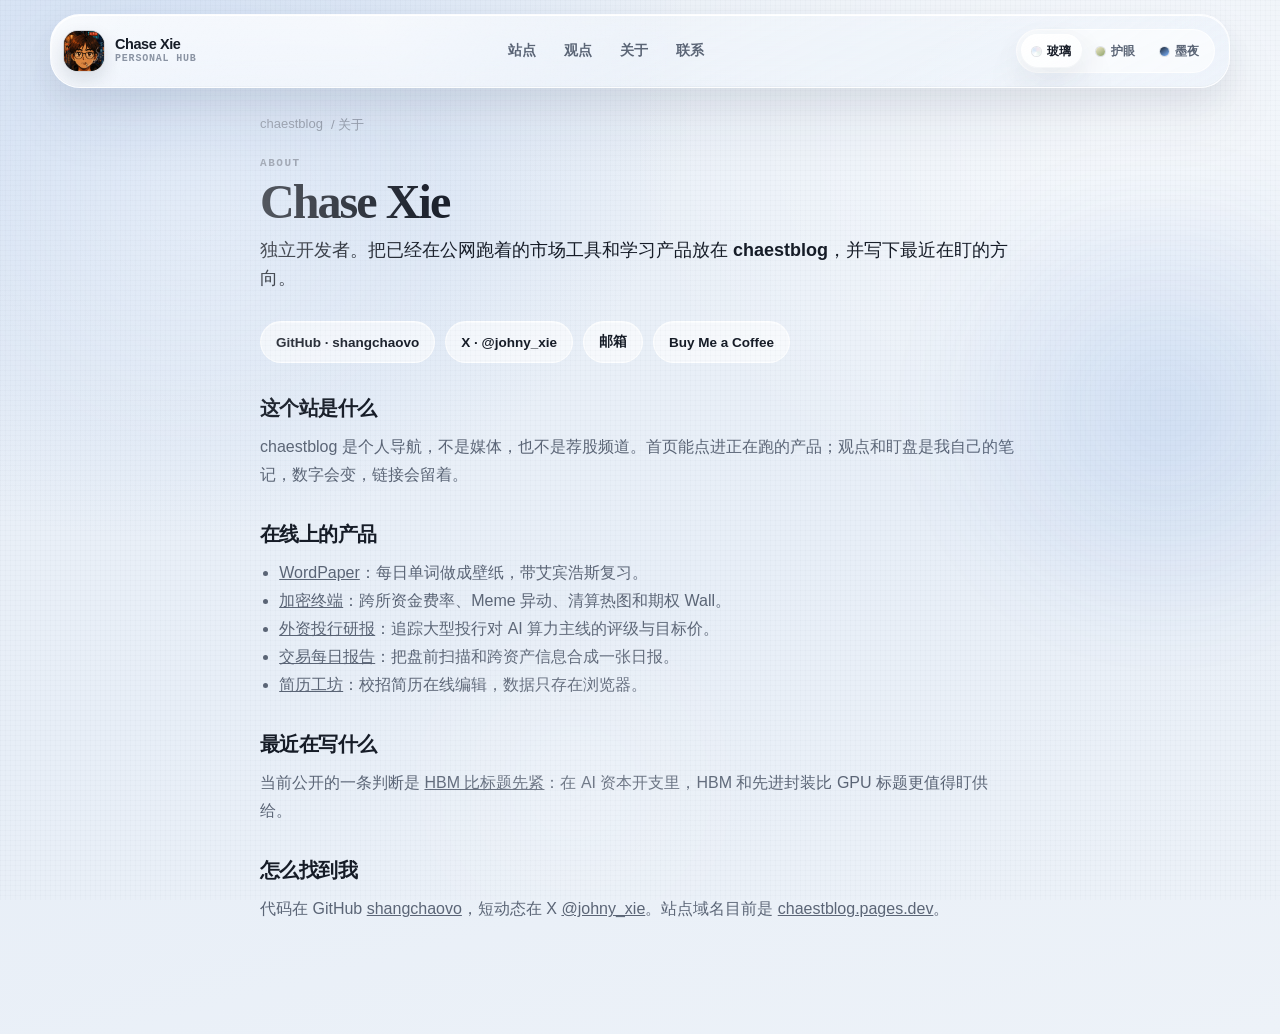
==== about/index.html @ c6cd5e37 "Make the hub crawlable for search and AI bots. Canonical, robots, sitemap, and static about/note pag" ====
<!doctype html>
<html lang="zh-CN" data-theme="liquid">
  <head>
    <meta charset="UTF-8" />
    <meta name="viewport" content="width=device-width, initial-scale=1.0" />
    <title>关于 Chase Xie · chaestblog</title>
    <meta name="description" content="Chase Xie 是独立开发者。chaestblog 汇总已上线的市场工具和学习产品，GitHub 为 shangchaovo，X 为 @johny_xie。" />
    <link rel="canonical" href="https://chaestblog.pages.dev/about/" />
    <meta property="og:type" content="profile" />
    <meta property="og:locale" content="zh_CN" />
    <meta property="og:site_name" content="chaestblog" />
    <meta property="og:url" content="https://chaestblog.pages.dev/about/" />
    <meta property="og:title" content="关于 Chase Xie · chaestblog" />
    <meta property="og:description" content="独立开发者。做市场工具和学习产品，公开站点写在 chaestblog。" />
    <meta property="og:image" content="https://chaestblog.pages.dev/assets/og.jpg" />
    <meta name="twitter:card" content="summary_large_image" />
    <meta name="twitter:site" content="@johny_xie" />
    <meta name="twitter:title" content="关于 Chase Xie · chaestblog" />
    <meta name="twitter:description" content="独立开发者。做市场工具和学习产品，公开站点写在 chaestblog。" />
    <meta name="twitter:image" content="https://chaestblog.pages.dev/assets/og.jpg" />
    <link rel="icon" type="image/svg+xml" href="/assets/favicon.svg" />
    <link rel="stylesheet" href="/css/themes.css?v=20260818a" />
    <link rel="stylesheet" href="/css/styles.css?v=20260818a" />
    <script type="application/ld+json">
      {
        "@context": "https://schema.org",
        "@type": "AboutPage",
        "url": "https://chaestblog.pages.dev/about/",
        "name": "关于 Chase Xie",
        "inLanguage": "zh-CN",
        "mainEntity": {
          "@type": "Person",
          "@id": "https://chaestblog.pages.dev/#person",
          "name": "Chase Xie",
          "url": "https://chaestblog.pages.dev/",
          "image": "https://chaestblog.pages.dev/assets/avatar.jpg",
          "jobTitle": "独立开发者",
          "description": "做市场工具和学习产品，公开 WordPaper、加密终端、外资研报、交易日报和校招简历工坊。",
          "email": "mailto:shangchaoxie888@gmail.com",
          "sameAs": [
            "https://github.com/shangchaovo",
            "https://x.com/johny_xie",
            "https://buymeacoffee.com/chasetse"
          ]
        }
      }
    </script>
    <script>
      (function () {
        try {
          var theme = localStorage.getItem("hubTheme");
          if (theme === "liquid" || theme === "eye" || theme === "ink") {
            document.documentElement.dataset.theme = theme;
          }
        } catch (error) {}
      })();
    </script>
  </head>
  <body class="page">
    <div class="atmosphere" aria-hidden="true">
      <span class="blob blob-a"></span>
      <span class="blob blob-b"></span>
      <span class="blob blob-c"></span>
    </div>
    <header class="nav glass">
      <a class="brand" href="/">
        <img class="brand-avatar" src="/assets/avatar.jpg" alt="" width="40" height="40" />
        <span class="brand-copy">
          <strong>Chase Xie</strong>
          <small>Personal Hub</small>
        </span>
      </a>
      <nav class="nav-links" aria-label="页面">
        <a href="/#sites">站点</a>
        <a href="/#notes">观点</a>
        <a href="/about/" aria-current="page">关于</a>
        <a href="/#contact">联系</a>
      </nav>
      <div class="theme-switch" role="radiogroup" aria-label="主题">
        <button class="theme-btn" type="button" data-theme="liquid" aria-pressed="true" title="Liquid Glass"><i class="orb orb-liquid" aria-hidden="true"></i><span>玻璃</span></button>
        <button class="theme-btn" type="button" data-theme="eye" aria-pressed="false" title="护眼"><i class="orb orb-eye" aria-hidden="true"></i><span>护眼</span></button>
        <button class="theme-btn" type="button" data-theme="ink" aria-pressed="false" title="墨夜"><i class="orb orb-ink" aria-hidden="true"></i><span>墨夜</span></button>
      </div>
    </header>
    <main class="page-doc">
      <p class="crumbs"><a href="/">chaestblog</a> / 关于</p>
      <p class="kicker">About</p>
      <h1>Chase Xie</h1>
      <p class="lede">独立开发者。把已经在公网跑着的市场工具和学习产品放在 chaestblog，并写下最近在盯的方向。</p>
      <div class="identity-links">
        <a class="btn" rel="me noopener" href="https://github.com/shangchaovo" target="_blank">GitHub · shangchaovo</a>
        <a class="btn" rel="me noopener" href="https://x.com/johny_xie" target="_blank">X · @johny_xie</a>
        <a class="btn" href="mailto:shangchaoxie888@gmail.com">邮箱</a>
        <a class="btn" href="https://buymeacoffee.com/chasetse" target="_blank" rel="noopener">Buy Me a Coffee</a>
      </div>
      <div class="prose">
        <h2>这个站是什么</h2>
        <p>chaestblog 是个人导航，不是媒体，也不是荐股频道。首页能点进正在跑的产品；观点和盯盘是我自己的笔记，数字会变，链接会留着。</p>
        <h2>在线上的产品</h2>
        <ul>
          <li><a href="https://wordpaper.pages.dev/">WordPaper</a>：每日单词做成壁纸，带艾宾浩斯复习。</li>
          <li><a href="https://crypto-funding-arbitrage.pages.dev/">加密终端</a>：跨所资金费率、Meme 异动、清算热图和期权 Wall。</li>
          <li><a href="https://fresearch.cc.cd/">外资投行研报</a>：追踪大型投行对 AI 算力主线的评级与目标价。</li>
          <li><a href="https://dailytrade.cc.cd/">交易每日报告</a>：把盘前扫描和跨资产信息合成一张日报。</li>
          <li><a href="https://resume-5lv.pages.dev/">简历工坊</a>：校招简历在线编辑，数据只存在浏览器。</li>
        </ul>
        <h2>最近在写什么</h2>
        <p>当前公开的一条判断是 <a href="/notes/hbm-supply/">HBM 比标题先紧</a>：在 AI 资本开支里，HBM 和先进封装比 GPU 标题更值得盯供给。</p>
        <h2>怎么找到我</h2>
        <p>代码在 GitHub <a rel="me" href="https://github.com/shangchaovo">shangchaovo</a>，短动态在 X <a rel="me" href="https://x.com/johny_xie">@johny_xie</a>。站点域名目前是 <a href="https://chaestblog.pages.dev/">chaestblog.pages.dev</a>。</p>
      </div>
    </main>
    <script src="/js/page.js?v=20260818a" type="module"></script>
  </body>
</html>
---- css/themes.css ----
:root {
  --font: -apple-system, BlinkMacSystemFont, "SF Pro Text", "PingFang SC", "Hiragino Sans GB", "Noto Sans CJK SC", sans-serif;
  --font-display: "Iowan Old Style", "Palatino Linotype", "Songti SC", "STSong", "Noto Serif CJK SC", Georgia, serif;
  --font-mono: "SFMono-Regular", "SF Mono", ui-monospace, Menlo, monospace;
  --radius: 32px;
  --radius-sm: 18px;
  --nav-h: 74px;
  --dock-h: 88px;
  --glass-x: 28%;
  --glass-y: 16%;
  --tint: #5b7fd6;
}

:root[data-theme="liquid"] {
  color-scheme: light;
  --bg-0: #edf2f8;
  --bg-1: #e7eef7;
  --ink: #161c27;
  --sub: #5b6576;
  --muted: #8a93a3;
  --accent: #2b6fd6;
  --accent-ink: #fff;
  --line: rgba(255, 255, 255, 0.8);
  --line-strong: rgba(36, 52, 78, 0.12);
  --glass-fill: linear-gradient(155deg, rgba(255, 255, 255, 0.72), rgba(255, 255, 255, 0.28) 48%, rgba(226, 237, 250, 0.38));
  --glass-thick: linear-gradient(155deg, rgba(255, 255, 255, 0.9), rgba(255, 255, 255, 0.55));
  --glass-shadow:
    inset 0 1px 0 rgba(255, 255, 255, 0.96),
    inset 0 -1px 0 rgba(40, 56, 78, 0.04),
    0 12px 32px rgba(36, 54, 82, 0.08),
    0 32px 70px rgba(36, 54, 82, 0.06);
  --good: #1f8a66;
  --warn: #c47b24;
  --danger: #c45b5b;
  --chip: rgba(255, 255, 255, 0.58);
  --grain: rgba(36, 54, 82, 0.035);
}

:root[data-theme="eye"] {
  color-scheme: light;
  --bg-0: #ece6d2;
  --bg-1: #e3ecd6;
  --ink: #333c2c;
  --sub: #5f6a4e;
  --muted: #7f896c;
  --accent: #53673a;
  --accent-ink: #f7f3e4;
  --line: rgba(255, 250, 230, 0.74);
  --line-strong: rgba(72, 84, 52, 0.16);
  --glass-fill: linear-gradient(155deg, rgba(255, 251, 236, 0.78), rgba(232, 237, 210, 0.52));
  --glass-thick: linear-gradient(155deg, rgba(255, 252, 240, 0.92), rgba(236, 240, 214, 0.72));
  --glass-shadow:
    inset 0 1px 0 rgba(255, 255, 244, 0.92),
    0 12px 30px rgba(70, 82, 48, 0.08);
  --good: #456434;
  --warn: #9a6a28;
  --danger: #a85a48;
  --chip: rgba(255, 250, 232, 0.72);
  --grain: rgba(70, 82, 48, 0.04);
}

:root[data-theme="ink"] {
  color-scheme: dark;
  --bg-0: #090d14;
  --bg-1: #121925;
  --ink: #eef3fb;
  --sub: #9aa8bc;
  --muted: #748196;
  --accent: #7cb4ff;
  --accent-ink: #0b1018;
  --line: rgba(255, 255, 255, 0.14);
  --line-strong: rgba(180, 206, 240, 0.22);
  --glass-fill: linear-gradient(155deg, rgba(38, 52, 74, 0.72), rgba(14, 20, 32, 0.5));
  --glass-thick: linear-gradient(155deg, rgba(54, 72, 98, 0.8), rgba(20, 28, 42, 0.72));
  --glass-shadow:
    inset 0 1px 0 rgba(255, 255, 255, 0.14),
    0 18px 48px rgba(0, 0, 0, 0.38);
  --good: #6dcea0;
  --warn: #e0b05a;
  --danger: #ef8b8b;
  --chip: rgba(255, 255, 255, 0.07);
  --grain: rgba(255, 255, 255, 0.03);
}

[data-tint="violet"] { --tint: #6f63e8; }
[data-tint="cyan"] { --tint: #1f9bb8; }
[data-tint="amber"] { --tint: #c4842a; }
[data-tint="rose"] { --tint: #c45d70; }
[data-tint="gold"] { --tint: #b7922a; }
[data-tint="blue"] { --tint: #2b6fd6; }

:root[data-theme="ink"] [data-tint="violet"] { --tint: #a8a0ff; }
:root[data-theme="ink"] [data-tint="cyan"] { --tint: #6ed5ea; }
:root[data-theme="ink"] [data-tint="amber"] { --tint: #e2b05c; }
:root[data-theme="ink"] [data-tint="rose"] { --tint: #f0a0ae; }
:root[data-theme="ink"] [data-tint="gold"] { --tint: #e6c66a; }

html, body { min-height: 100%; }

body {
  margin: 0;
  color: var(--ink);
  font-family: var(--font);
  background:
    radial-gradient(ellipse at 12% 8%, color-mix(in srgb, var(--accent) 16%, transparent), transparent 34%),
    radial-gradient(ellipse at 88% 12%, rgba(255, 255, 255, 0.55), transparent 32%),
    linear-gradient(165deg, var(--bg-0), var(--bg-1) 55%, var(--bg-0));
}

body::after {
  content: "";
  position: fixed;
  inset: 0;
  z-index: 0;
  pointer-events: none;
  opacity: 0.55;
  background-image:
    linear-gradient(var(--grain) 1px, transparent 1px),
    linear-gradient(90deg, var(--grain) 1px, transparent 1px);
  background-size: 5px 5px;
}

.atmosphere {
  position: fixed;
  inset: 0;
  z-index: 0;
  overflow: hidden;
  pointer-events: none;
}

.blob {
  position: absolute;
  border-radius: 50%;
  filter: blur(40px);
  opacity: 0.55;
}

.blob-a {
  top: -8%;
  left: -6%;
  width: 42vw;
  height: 42vw;
  background: radial-gradient(circle, rgba(255, 255, 255, 0.7), transparent 68%);
}

.blob-b {
  top: 18%;
  right: -10%;
  width: 38vw;
  height: 38vw;
  background: radial-gradient(circle, color-mix(in srgb, var(--accent) 28%, transparent), transparent 70%);
}

.blob-c {
  bottom: -12%;
  left: 28%;
  width: 34vw;
  height: 34vw;
  background: radial-gradient(circle, rgba(255, 255, 255, 0.35), transparent 68%);
}

:root[data-theme="ink"] .blob-a {
  background: radial-gradient(circle, rgba(90, 140, 210, 0.22), transparent 68%);
}

@media (prefers-reduced-transparency: reduce) {
  :root {
    --glass-fill: var(--bg-0);
    --glass-thick: var(--bg-0);
  }
  .glass {
    backdrop-filter: none !important;
    -webkit-backdrop-filter: none !important;
  }
  .blob { display: none; }
}

@media (prefers-reduced-motion: reduce) {
  .blob { filter: none; }
}
---- css/styles.css ----
*, *::before, *::after { box-sizing: border-box; }
html { scroll-behavior: smooth; }
img { max-width: 100%; }
a { color: inherit; }
button, input, textarea, select { font: inherit; color: inherit; }
:focus-visible { outline: 2px solid var(--accent); outline-offset: 3px; }

.sprite {
  position: absolute;
  width: 0;
  height: 0;
  overflow: hidden;
}

.ic {
  width: 18px;
  height: 18px;
  flex: 0 0 auto;
  fill: none;
  stroke: currentColor;
  stroke-width: 1.75;
  stroke-linecap: round;
  stroke-linejoin: round;
}
.ic-lg { width: 26px; height: 26px; stroke-width: 1.6; }
.ic-fill { fill: currentColor; stroke: none; }

.app-icon {
  display: block;
  width: 40px;
  height: 40px;
  border-radius: 12px;
  object-fit: cover;
  flex: 0 0 auto;
  box-shadow: 0 8px 16px rgba(20, 28, 44, 0.18);
}

.sr-only {
  position: absolute;
  width: 1px;
  height: 1px;
  overflow: hidden;
  clip: rect(0 0 0 0);
}

body {
  position: relative;
  z-index: 1;
  padding-bottom: calc(var(--dock-h) + 36px);
}

.wrap {
  width: min(1180px, calc(100% - 36px));
  margin: 0 auto;
}

.glass {
  position: relative;
  isolation: isolate;
  overflow: hidden;
  border: 1px solid var(--line);
  background: var(--glass-fill);
  box-shadow: var(--glass-shadow);
  -webkit-backdrop-filter: blur(22px) saturate(1.22);
  backdrop-filter: blur(22px) saturate(1.22);
}

.glass::before {
  content: "";
  position: absolute;
  inset: 0;
  pointer-events: none;
  background:
    radial-gradient(circle at var(--glass-x) var(--glass-y), rgba(255, 255, 255, 0.5), transparent 34%),
    linear-gradient(145deg, rgba(255, 255, 255, 0.42), transparent 30% 72%, rgba(255, 255, 255, 0.14));
}

:root[data-theme="ink"] .glass::before {
  background:
    radial-gradient(circle at var(--glass-x) var(--glass-y), rgba(180, 210, 255, 0.14), transparent 36%),
    linear-gradient(145deg, rgba(255, 255, 255, 0.08), transparent 42%);
}

.glass::after {
  content: "";
  position: absolute;
  inset: 0;
  pointer-events: none;
  border-radius: inherit;
  padding: 1px;
  background: linear-gradient(160deg, rgba(255, 255, 255, 0.85), transparent 28% 62%, rgba(255, 255, 255, 0.18));
  -webkit-mask: linear-gradient(#000 0 0) content-box, linear-gradient(#000 0 0);
  -webkit-mask-composite: xor;
  mask: linear-gradient(#000 0 0) content-box, linear-gradient(#000 0 0);
  mask-composite: exclude;
  opacity: 0.7;
}

.glass > * { position: relative; z-index: 1; }

.nav {
  position: sticky;
  top: 14px;
  z-index: 30;
  display: flex;
  align-items: center;
  gap: 18px;
  width: min(1180px, calc(100% - 28px));
  min-height: var(--nav-h);
  margin: 14px auto 0;
  padding: 10px 14px 10px 12px;
  border-radius: 30px;
}

.brand {
  display: flex;
  align-items: center;
  gap: 10px;
  min-width: 0;
  text-decoration: none;
}

.brand-copy {
  display: grid;
  line-height: 1.05;
}

.brand-copy strong {
  font-size: 14.5px;
  font-weight: 720;
  letter-spacing: -0.03em;
}

.brand-copy small {
  color: var(--muted);
  font: 650 10px/1.3 var(--font-mono);
  letter-spacing: 0.08em;
  text-transform: uppercase;
}

.brand-avatar,
.hero-avatar {
  display: block;
  object-fit: cover;
  background: #1b2430;
}

.brand-avatar {
  width: 42px;
  height: 42px;
  border: 1px solid var(--line);
  border-radius: 15px;
  box-shadow: 0 8px 18px rgba(20, 32, 48, 0.12);
}

.nav-links {
  display: flex;
  flex: 1;
  justify-content: center;
  gap: 4px;
}

.nav-links a {
  display: inline-flex;
  align-items: center;
  gap: 7px;
  padding: 8px 12px;
  border-radius: 999px;
  color: var(--sub);
  text-decoration: none;
  font-size: 13.5px;
  font-weight: 620;
}

.nav-links a:hover,
.nav-links a:focus-visible {
  color: var(--ink);
  background: var(--chip);
}

.theme-switch {
  display: flex;
  gap: 3px;
  padding: 4px;
  border: 1px solid var(--line);
  border-radius: 999px;
  background: var(--chip);
}

.theme-btn {
  display: inline-flex;
  align-items: center;
  gap: 6px;
  min-height: 34px;
  padding: 0 11px;
  border: 0;
  border-radius: 999px;
  color: var(--sub);
  background: transparent;
  cursor: pointer;
  font-size: 12px;
  font-weight: 650;
}

.theme-btn[aria-pressed="true"] {
  color: var(--ink);
  background: var(--glass-thick);
  box-shadow: var(--glass-shadow);
}

.orb {
  width: 9px;
  height: 9px;
  border-radius: 50%;
  box-shadow: 0 0 0 1px var(--line-strong);
}

.orb-liquid { background: conic-gradient(from 210deg, #fff, #d7e8f8, #f3e8ef, #e8f3ef, #fff); }
.orb-eye { background: linear-gradient(145deg, #efe7c8, #8ea36a); }
.orb-ink { background: linear-gradient(145deg, #1b2432, #7cb4ff); }

.hero-bento {
  display: grid;
  grid-template-columns: minmax(0, 1.2fr) minmax(280px, 0.8fr);
  gap: 16px;
  margin-top: 28px;
}

.identity {
  display: flex;
  flex-direction: column;
  gap: 18px;
  min-height: 360px;
  padding: 28px 30px 24px;
  border-radius: var(--radius);
}

.identity-top {
  display: grid;
  grid-template-columns: 148px 1fr;
  gap: 22px;
  align-items: center;
}

.avatar-frame {
  padding: 7px;
  border: 0;
  border-radius: 42px;
  background: var(--glass-thick);
  box-shadow: var(--glass-shadow);
  cursor: pointer;
}

.hero-avatar {
  width: 134px;
  height: 134px;
  border-radius: 34px;
}

.kicker {
  display: inline-flex;
  align-items: center;
  gap: 7px;
  margin: 0 0 8px;
  color: var(--muted);
  font: 700 11px/1 var(--font-mono);
  letter-spacing: 0.14em;
  text-transform: uppercase;
}

.identity h1,
.headline,
.section h2,
.card h3,
.note h3,
.sector h3 {
  letter-spacing: -0.04em;
}

.identity h1 {
  margin: 0;
  font-family: var(--font-display);
  font-size: clamp(40px, 6vw, 64px);
  font-weight: 650;
  line-height: 0.95;
}

.headline {
  margin: 10px 0 0;
  max-width: 18ch;
  color: var(--ink);
  font-size: clamp(20px, 2.4vw, 28px);
  font-weight: 620;
  line-height: 1.25;
}

.lead {
  max-width: 46ch;
  margin: 0;
  color: var(--sub);
  font-size: 16px;
  line-height: 1.7;
}

.now {
  display: flex;
  align-items: center;
  flex-wrap: wrap;
  gap: 8px 12px;
  margin: 0;
  padding: 10px 14px;
  border: 1px solid var(--line);
  border-radius: 16px;
  background: var(--chip);
}
.now-kicker {
  color: var(--muted);
  font: 700 11px/1 var(--font-mono);
  letter-spacing: 0.12em;
  text-transform: uppercase;
}
.now-text {
  flex: 1;
  min-width: 12ch;
  font-weight: 620;
}
.now .btn { min-height: 32px; padding: 0 10px; }

.hero-actions,
.editor-bar,
.card-links,
.modal-actions {
  display: flex;
  flex-wrap: wrap;
  gap: 8px;
}

.stat-row {
  display: grid;
  grid-template-columns: repeat(3, 1fr);
  gap: 10px;
  margin-top: auto;
}

.stat {
  padding: 14px 16px;
  border: 1px solid var(--line);
  border-radius: 18px;
  background: var(--chip);
}

.stat b {
  display: block;
  font-size: 22px;
  letter-spacing: -0.04em;
}

.stat span {
  color: var(--muted);
  font: 650 11px/1.4 var(--font-mono);
  letter-spacing: 0.06em;
  text-transform: uppercase;
}

.hero-aside {
  display: grid;
  gap: 16px;
}

.feature {
  display: flex;
  align-items: center;
  gap: 14px;
  min-height: 108px;
  padding: 18px;
  border-radius: 26px;
  text-decoration: none;
}

.feature:hover { transform: translateY(-2px); }

.well {
  display: grid;
  place-items: center;
  width: 48px;
  height: 48px;
  border-radius: 16px;
  color: var(--tint);
  background: color-mix(in srgb, var(--tint) 16%, var(--chip));
  box-shadow: inset 0 1px 0 rgba(255, 255, 255, 0.55);
}
.well.app {
  width: 52px;
  height: 52px;
  padding: 0;
  overflow: hidden;
  color: inherit;
  background: transparent;
  box-shadow: 0 10px 22px rgba(20, 28, 44, 0.16);
}
.well.app .app-icon {
  width: 100%;
  height: 100%;
  border-radius: 16px;
  box-shadow: none;
}
.btn .app-icon {
  width: 22px;
  height: 22px;
  border-radius: 7px;
  box-shadow: 0 3px 8px rgba(20, 28, 44, 0.22);
}
.btn .app-icon[width="18"] {
  width: 18px;
  height: 18px;
  border-radius: 6px;
}

.feature-copy {
  display: grid;
  gap: 4px;
  min-width: 0;
}

.feature-copy strong {
  font-size: 17px;
  letter-spacing: -0.03em;
}

.feature-copy span {
  color: var(--sub);
  font-size: 13px;
}

.feature .ic-arrow {
  margin-left: auto;
  color: var(--muted);
}

.btn {
  display: inline-flex;
  align-items: center;
  justify-content: center;
  gap: 8px;
  min-height: 42px;
  padding: 0 15px;
  border: 1px solid var(--line);
  border-radius: 999px;
  background: var(--chip);
  box-shadow: inset 0 1px 0 rgba(255, 255, 255, 0.45);
  text-decoration: none;
  cursor: pointer;
  font-size: 13.5px;
  font-weight: 650;
}

.btn.primary {
  border-color: transparent;
  color: var(--accent-ink);
  background: var(--accent);
  box-shadow: 0 10px 24px color-mix(in srgb, var(--accent) 28%, transparent);
}

.btn.ghost { background: transparent; }
.btn:hover { transform: translateY(-1px); }
.btn.danger { color: var(--danger); }

.section { margin-top: 42px; }

.section-head {
  display: flex;
  align-items: end;
  justify-content: space-between;
  gap: 16px;
  margin-bottom: 16px;
}

.section h2 {
  margin: 0;
  font-family: var(--font-display);
  font-size: 30px;
  font-weight: 650;
}

.hint {
  max-width: 28ch;
  margin: 0;
  color: var(--muted);
  font-size: 13px;
  line-height: 1.5;
  text-align: right;
}

.jumps {
  display: grid;
  grid-template-columns: 1fr 1fr;
  gap: 14px;
}
.contact-grid {
  display: grid;
  grid-template-columns: repeat(4, 1fr);
  gap: 14px;
}

.jump {
  display: flex;
  flex-direction: column;
  gap: 0;
  min-height: 0;
  padding: 0;
  border-radius: 26px;
  text-decoration: none;
}

.jump:hover { transform: translateY(-3px); }

.shot {
  display: block;
  overflow: hidden;
  aspect-ratio: 16 / 10;
  background: #161c27;
}
.shot img {
  width: 100%;
  height: 100%;
  object-fit: cover;
  object-position: top center;
  transition: transform .45s ease;
}
.jump:hover .shot img,
.card:hover .shot img { transform: scale(1.035); }

.jump-meta {
  display: flex;
  align-items: center;
  gap: 12px;
  padding: 14px 16px 16px;
}
.jump-meta .copy {
  display: grid;
  gap: 2px;
  min-width: 0;
  flex: 1;
}
.jump-meta .ic { color: var(--muted); }
.jump .well.app {
  width: 40px;
  height: 40px;
  border-radius: 12px;
}
.jump .well.app .app-icon { border-radius: 12px; }

.jump strong {
  font-size: 18px;
  letter-spacing: -0.03em;
}

.jump .copy span {
  color: var(--sub);
  font-size: 13.5px;
  line-height: 1.45;
}

.project-board {
  display: grid;
  grid-template-columns: 1fr 1fr;
  gap: 14px;
}

.card {
  display: flex;
  flex-direction: column;
  gap: 12px;
  min-height: 0;
  padding: 0 0 18px;
  border-radius: 26px;
}

.card .shot {
  border-radius: 0;
}

.card-top,
.stock-head {
  display: flex;
  align-items: center;
  gap: 10px;
}

.card .card-top,
.card > p,
.card > .card-links,
.card > div:not(.shot):not(.card-top) {
  padding: 0 22px;
}

.stock-head { justify-content: flex-start; }
.stock-head .row-actions { margin-left: auto; }

.pill {
  display: inline-flex;
  align-items: center;
  gap: 6px;
  padding: 5px 9px;
  border-radius: 999px;
  background: var(--chip);
  color: var(--sub);
  font: 700 10.5px/1 var(--font-mono);
  letter-spacing: 0.06em;
  text-transform: uppercase;
}

.pill.live { color: var(--good); }
.pill.degraded { color: var(--warn); }
.live-dot {
  width: 7px;
  height: 7px;
  border-radius: 50%;
  background: currentColor;
  box-shadow: 0 0 0 4px color-mix(in srgb, currentColor 18%, transparent);
}

.card h3 {
  margin: 0;
  font-size: 22px;
  font-weight: 680;
}

.card p,
.note p,
.sector p,
.stock p {
  margin: 0;
  color: var(--sub);
  line-height: 1.7;
}

.card-links { margin-top: auto; padding-top: 8px; }

.magazine {
  display: grid;
  grid-template-columns: 1fr 1fr;
  gap: 22px;
  align-items: start;
}

.magazine .section { margin-top: 42px; }

.editor-bar {
  display: none;
  margin-bottom: 12px;
}

.notes,
.stocks {
  display: grid;
  gap: 12px;
}

.note,
.sector {
  padding: 22px;
  border-radius: 26px;
}

.note time,
.meta {
  display: inline-flex;
  align-items: center;
  gap: 6px;
  color: var(--muted);
  font: 650 11px/1 var(--font-mono);
  letter-spacing: 0.04em;
}

.note h3,
.sector h3 {
  margin: 10px 0 8px;
  font-size: 20px;
}

.note p,
.sector p,
.stock p { white-space: pre-wrap; }

.note-actions,
.row-actions {
  display: none;
  gap: 8px;
  margin-top: 12px;
}

body.admin .note-actions,
body.admin .row-actions,
body.admin .admin-only,
body.admin .editor-bar { display: flex; }

.admin-only { display: none; }

.stock {
  padding: 14px 16px;
  border: 1px solid var(--line);
  border-radius: 18px;
  background: var(--chip);
}

.symbol {
  min-width: 3.6em;
  color: var(--tint, var(--accent));
  font: 750 14px/1 var(--font-mono);
  letter-spacing: 0.04em;
}
.symbol a {
  color: inherit;
  text-decoration: none;
}
.symbol a:hover { text-decoration: underline; }

.disclaimer {
  margin: 14px 0 0;
  color: var(--muted);
  font-size: 12.5px;
  line-height: 1.55;
}

.contact {
  display: flex;
  flex-direction: column;
  gap: 10px;
  min-height: 148px;
  padding: 18px;
  border-radius: 24px;
  text-decoration: none;
}

.contact .well.app {
  width: 56px;
  height: 56px;
  border-radius: 16px;
}
.empty .app-icon {
  width: 48px;
  height: 48px;
  border-radius: 14px;
}
.dock-mark {
  display: grid;
  place-items: center;
  width: 42px;
  height: 42px;
  padding: 0;
  overflow: hidden;
  border-radius: 14px;
  background: transparent;
  box-shadow: 0 8px 16px rgba(20, 28, 44, 0.16);
}
.dock-mark .app-icon {
  width: 42px;
  height: 42px;
  border-radius: 14px;
  box-shadow: none;
}

.contact small { color: var(--muted); font-size: 12px; }
.contact strong { font-size: 15px; letter-spacing: -0.02em; word-break: break-all; }

.danmaku-stage {
  position: fixed;
  inset: 0;
  z-index: 20;
  overflow: hidden;
  pointer-events: none;
}

.danmaku-item {
  position: absolute;
  left: 0;
  white-space: nowrap;
  font-weight: 700;
  letter-spacing: 0.01em;
  text-shadow: 0 1px 10px color-mix(in srgb, var(--bg-0) 70%, transparent);
  animation: fly linear forwards;
}

@keyframes fly {
  from { transform: translateX(100vw); }
  to { transform: translateX(-110%); }
}

.dock {
  position: fixed;
  right: 18px;
  bottom: 16px;
  left: 18px;
  z-index: 35;
  display: flex;
  align-items: center;
  gap: 8px;
  width: min(1180px, calc(100% - 36px));
  margin: 0 auto;
  padding: 10px;
  border-radius: 26px;
}

.dock input {
  flex: 1;
  min-width: 0;
  height: 44px;
  padding: 0 14px;
  border: 1px solid var(--line);
  border-radius: 999px;
  background: var(--chip);
}

.dock input.nick { flex: 0 0 108px; }

dialog {
  width: min(520px, calc(100% - 24px));
  padding: 0;
  border: 0;
  background: transparent;
}

dialog::backdrop { background: rgba(16, 22, 32, 0.42); }

.modal { padding: 24px; border-radius: 26px; }
.modal h3 { margin: 0 0 8px; font-family: var(--font-display); font-size: 26px; }
.modal p { margin: 0 0 14px; color: var(--sub); line-height: 1.6; }

.field { display: grid; gap: 6px; margin-bottom: 12px; }
.field span { color: var(--muted); font-size: 12px; font-weight: 650; }
.field input,
.field textarea,
.field select {
  width: 100%;
  padding: 11px 12px;
  border: 1px solid var(--line-strong);
  border-radius: 14px;
  background: var(--chip);
}
.field textarea { min-height: 120px; resize: vertical; }

.toast-host {
  position: fixed;
  top: 96px;
  right: 18px;
  z-index: 50;
  display: grid;
  gap: 8px;
}

.toast {
  padding: 10px 14px;
  border-radius: 14px;
  font-size: 13px;
}

.empty {
  display: grid;
  place-items: center;
  gap: 8px;
  min-height: 140px;
  padding: 24px;
  color: var(--muted);
  text-align: center;
  border-radius: 24px;
}

@media (prefers-reduced-motion: reduce) {
  html { scroll-behavior: auto; }
  .jump:hover, .feature:hover, .btn:hover { transform: none; }
  .jump:hover .shot img,
  .card:hover .shot img { transform: none; }
  .danmaku-item { animation: none; left: 12%; }
}

@media (max-width: 980px) {
  .hero-bento,
  .magazine,
  .jumps,
  .contact-grid { grid-template-columns: 1fr 1fr; }
  .project-board { grid-template-columns: 1fr 1fr; }
  .card, .card.wide { grid-column: span 1; }
  .identity-top { grid-template-columns: 120px 1fr; }
  .hero-avatar { width: 106px; height: 106px; border-radius: 28px; }
  .hint { text-align: left; }
}

@media (max-width: 720px) {
  .nav { flex-wrap: wrap; }
  .nav-links {
    order: 3;
    width: 100%;
    justify-content: flex-start;
    overflow: auto;
  }
  .hero-bento,
  .magazine,
  .jumps,
  .contact-grid,
  .stat-row,
  .project-board { grid-template-columns: 1fr; }
  .identity-top { grid-template-columns: 1fr; }
  .dock { flex-wrap: wrap; }
  .dock input.nick, .dock input { flex: 1 1 100%; }
  .theme-btn span { display: none; }
}

.note h3 a {
  color: inherit;
  text-decoration: none;
}
.note h3 a:hover,
.note-more a:hover { text-decoration: underline; }
.note-more {
  margin: 10px 0 0;
  font-size: 14px;
  font-weight: 620;
}

body.page {
  padding-bottom: 48px;
}
body.page .nav {
  position: sticky;
  top: 12px;
}
.page-doc {
  width: min(760px, calc(100% - 36px));
  margin: 28px auto 64px;
}
.page-doc .crumbs {
  display: flex;
  flex-wrap: wrap;
  gap: 8px;
  margin: 0 0 18px;
  color: var(--muted);
  font-size: 13px;
}
.page-doc .crumbs a { text-decoration: none; }
.page-doc .crumbs a:hover { color: var(--ink); }
.page-doc h1 {
  margin: 0 0 10px;
  font-family: var(--font-display);
  font-size: clamp(32px, 5vw, 48px);
  font-weight: 650;
  letter-spacing: -0.04em;
  line-height: 1.05;
}
.page-doc .lede {
  margin: 0 0 28px;
  color: var(--ink);
  font-size: 18px;
  font-weight: 560;
  line-height: 1.55;
}
.page-doc .prose p,
.page-doc .prose li {
  color: var(--sub);
  font-size: 16px;
  line-height: 1.75;
}
.page-doc .prose p { margin: 0 0 1em; }
.page-doc .prose h2 {
  margin: 1.6em 0 0.55em;
  font-size: 20px;
  letter-spacing: -0.03em;
}
.page-doc .prose ol,
.page-doc .prose ul {
  margin: 0 0 1em;
  padding-left: 1.2em;
}
.page-doc .identity-links {
  display: flex;
  flex-wrap: wrap;
  gap: 10px;
  margin: 8px 0 28px;
}
.page-doc .updated {
  margin: 0 0 22px;
  color: var(--muted);
  font: 650 12px/1 var(--font-mono);
}
.page-doc .disclaimer {
  margin-top: 28px;
}
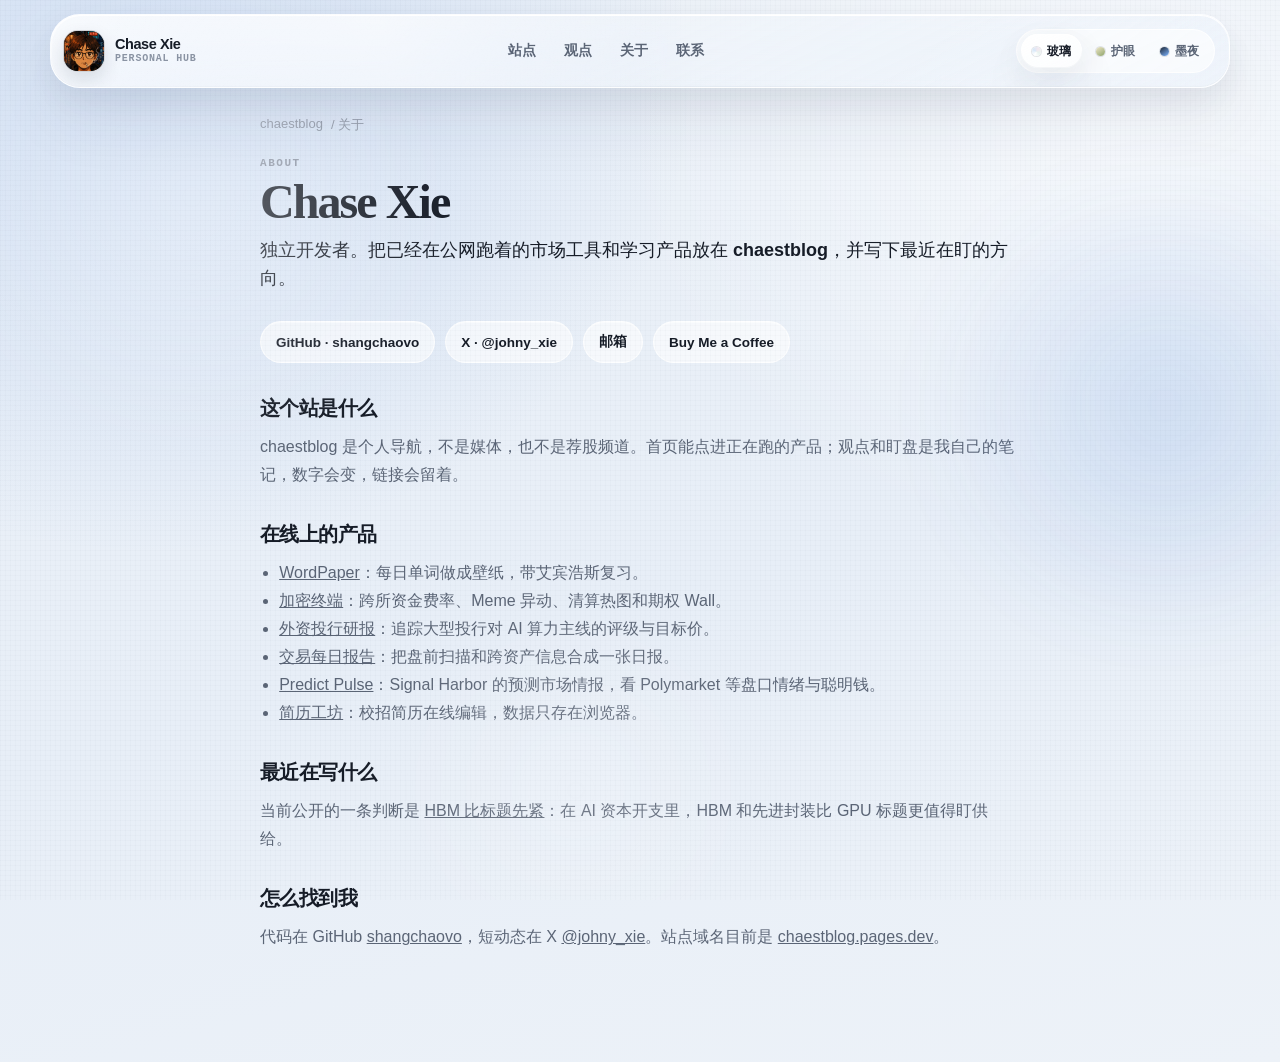
==== commit db137300: "Add Predict Pulse and a scrolling site showcase. The sentiment dashboard at predict-pulse.signal-har" ====
--- a/about/index.html
+++ b/about/index.html
@@ -35,7 +35,7 @@
           "url": "https://chaestblog.pages.dev/",
           "image": "https://chaestblog.pages.dev/assets/avatar.jpg",
           "jobTitle": "独立开发者",
-          "description": "做市场工具和学习产品，公开 WordPaper、加密终端、外资研报、交易日报和校招简历工坊。",
+          "description": "做市场工具和学习产品，公开 WordPaper、加密终端、外资研报、交易日报、Predict Pulse 和校招简历工坊。",
           "email": "mailto:shangchaoxie888@gmail.com",
           "sameAs": [
             "https://github.com/shangchaovo",
@@ -102,6 +102,7 @@
           <li><a href="https://crypto-funding-arbitrage.pages.dev/">加密终端</a>：跨所资金费率、Meme 异动、清算热图和期权 Wall。</li>
           <li><a href="https://fresearch.cc.cd/">外资投行研报</a>：追踪大型投行对 AI 算力主线的评级与目标价。</li>
           <li><a href="https://dailytrade.cc.cd/">交易每日报告</a>：把盘前扫描和跨资产信息合成一张日报。</li>
+          <li><a href="https://predict-pulse.signal-harbor.workers.dev/?view=sentiment">Predict Pulse</a>：Signal Harbor 的预测市场情报，看 Polymarket 等盘口情绪与聪明钱。</li>
           <li><a href="https://resume-5lv.pages.dev/">简历工坊</a>：校招简历在线编辑，数据只存在浏览器。</li>
         </ul>
         <h2>最近在写什么</h2>
--- a/css/themes.css
+++ b/css/themes.css
@@ -94,6 +94,7 @@
 :root[data-theme="ink"] [data-tint="amber"] { --tint: #e2b05c; }
 :root[data-theme="ink"] [data-tint="rose"] { --tint: #f0a0ae; }
 :root[data-theme="ink"] [data-tint="gold"] { --tint: #e6c66a; }
+:root[data-theme="ink"] [data-tint="blue"] { --tint: #7eb0ff; }
 
 html, body { min-height: 100%; }
 
--- a/css/styles.css
+++ b/css/styles.css
@@ -220,9 +220,6 @@
 .orb-ink { background: linear-gradient(145deg, #1b2432, #7cb4ff); }
 
 .hero-bento {
-  display: grid;
-  grid-template-columns: minmax(0, 1.2fr) minmax(280px, 0.8fr);
-  gap: 16px;
   margin-top: 28px;
 }
 
@@ -361,23 +358,6 @@
   letter-spacing: 0.06em;
   text-transform: uppercase;
 }
-
-.hero-aside {
-  display: grid;
-  gap: 16px;
-}
-
-.feature {
-  display: flex;
-  align-items: center;
-  gap: 14px;
-  min-height: 108px;
-  padding: 18px;
-  border-radius: 26px;
-  text-decoration: none;
-}
-
-.feature:hover { transform: translateY(-2px); }
 
 .well {
   display: grid;
@@ -414,27 +394,6 @@
   width: 18px;
   height: 18px;
   border-radius: 6px;
-}
-
-.feature-copy {
-  display: grid;
-  gap: 4px;
-  min-width: 0;
-}
-
-.feature-copy strong {
-  font-size: 17px;
-  letter-spacing: -0.03em;
-}
-
-.feature-copy span {
-  color: var(--sub);
-  font-size: 13px;
-}
-
-.feature .ic-arrow {
-  margin-left: auto;
-  color: var(--muted);
 }
 
 .btn {
@@ -528,7 +487,8 @@
   transition: transform .45s ease;
 }
 .jump:hover .shot img,
-.card:hover .shot img { transform: scale(1.035); }
+.card:hover .shot img,
+.reel-slide:hover .shot img { transform: scale(1.035); }
 
 .jump-meta {
   display: flex;
@@ -559,6 +519,116 @@
   color: var(--sub);
   font-size: 13.5px;
   line-height: 1.45;
+}
+
+.site-reel {
+  position: relative;
+  margin: 0 0 22px;
+}
+
+.reel-viewport {
+  overflow: hidden;
+  border-radius: 28px;
+}
+
+.reel-track {
+  display: flex;
+  gap: 16px;
+  overflow-x: auto;
+  scroll-snap-type: x mandatory;
+  scroll-behavior: smooth;
+  padding: 4px 11% 14px;
+  scrollbar-width: none;
+  overscroll-behavior-x: contain;
+}
+
+.reel-track::-webkit-scrollbar { display: none; }
+
+.reel-slide {
+  flex: 0 0 78%;
+  max-width: 860px;
+  scroll-snap-align: center;
+  display: flex;
+  flex-direction: column;
+  color: inherit;
+  text-decoration: none;
+  border-radius: 26px;
+  overflow: hidden;
+}
+
+.reel-slide .shot {
+  aspect-ratio: 16 / 9;
+}
+
+.reel-caption {
+  display: flex;
+  align-items: center;
+  gap: 12px;
+  padding: 14px 16px 16px;
+}
+
+.reel-copy {
+  display: grid;
+  gap: 3px;
+  min-width: 0;
+}
+
+.reel-copy strong {
+  font-size: 17px;
+  letter-spacing: -0.03em;
+}
+
+.reel-copy span {
+  overflow: hidden;
+  color: var(--sub);
+  font-size: 13px;
+  line-height: 1.4;
+  white-space: nowrap;
+  text-overflow: ellipsis;
+}
+
+.reel-nav {
+  position: absolute;
+  top: 38%;
+  z-index: 2;
+  display: grid;
+  place-items: center;
+  width: 42px;
+  height: 42px;
+  padding: 0;
+  border: 1px solid var(--line);
+  border-radius: 50%;
+  background: var(--glass-thick);
+  box-shadow: var(--glass-shadow);
+  color: var(--ink);
+  cursor: pointer;
+}
+
+.reel-nav.prev { left: 4px; }
+.reel-nav.next { right: 4px; }
+.reel-nav .ic { width: 18px; height: 18px; }
+.reel-nav.prev .ic { transform: scaleX(-1); }
+
+.reel-dots {
+  display: flex;
+  justify-content: center;
+  gap: 7px;
+  margin-top: 4px;
+}
+
+.reel-dot {
+  width: 7px;
+  height: 7px;
+  padding: 0;
+  border: 0;
+  border-radius: 99px;
+  background: color-mix(in srgb, var(--ink) 22%, transparent);
+  cursor: pointer;
+}
+
+.reel-dot[aria-current="true"] {
+  width: 18px;
+  background: var(--accent);
 }
 
 .project-board {
@@ -868,14 +938,15 @@
 
 @media (prefers-reduced-motion: reduce) {
   html { scroll-behavior: auto; }
-  .jump:hover, .feature:hover, .btn:hover { transform: none; }
+  .jump:hover, .btn:hover { transform: none; }
   .jump:hover .shot img,
-  .card:hover .shot img { transform: none; }
+  .card:hover .shot img,
+  .reel-slide:hover .shot img { transform: none; }
   .danmaku-item { animation: none; left: 12%; }
+  .reel-track { scroll-behavior: auto; }
 }
 
 @media (max-width: 980px) {
-  .hero-bento,
   .magazine,
   .jumps,
   .contact-grid { grid-template-columns: 1fr 1fr; }
@@ -894,7 +965,6 @@
     justify-content: flex-start;
     overflow: auto;
   }
-  .hero-bento,
   .magazine,
   .jumps,
   .contact-grid,
@@ -904,6 +974,9 @@
   .dock { flex-wrap: wrap; }
   .dock input.nick, .dock input { flex: 1 1 100%; }
   .theme-btn span { display: none; }
+  .reel-track { padding-left: 6%; padding-right: 6%; }
+  .reel-slide { flex-basis: 88%; }
+  .reel-nav { width: 36px; height: 36px; }
 }
 
 .note h3 a {
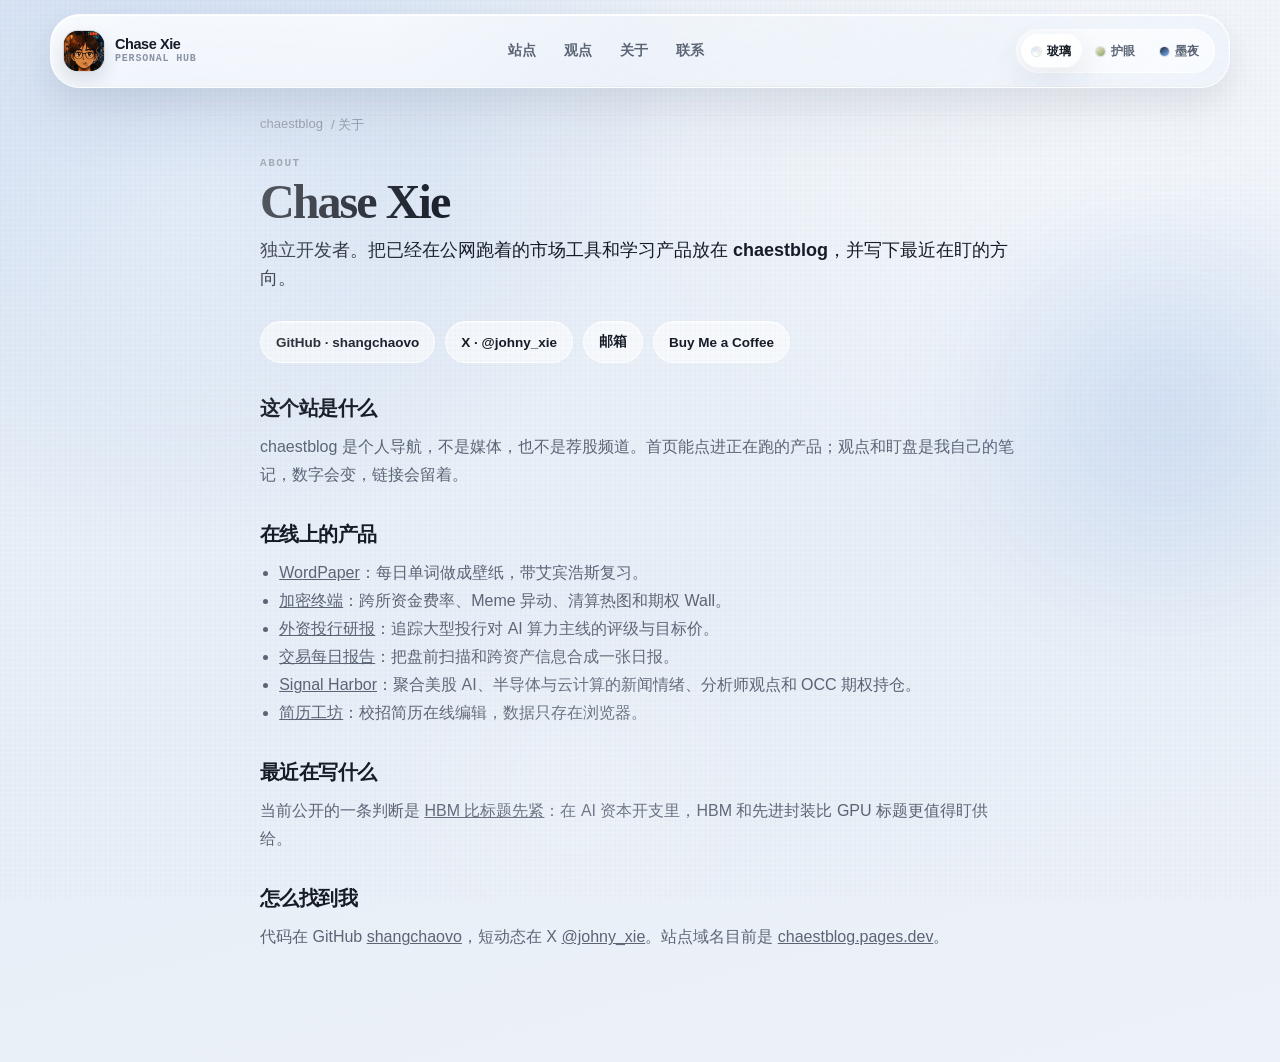
==== commit 9571331b: "Name the live card Signal Harbor and deploy from GitHub Actions. The public GitHub account has no Si" ====
--- a/about/index.html
+++ b/about/index.html
@@ -35,7 +35,7 @@
           "url": "https://chaestblog.pages.dev/",
           "image": "https://chaestblog.pages.dev/assets/avatar.jpg",
           "jobTitle": "独立开发者",
-          "description": "做市场工具和学习产品，公开 WordPaper、加密终端、外资研报、交易日报、Predict Pulse 和校招简历工坊。",
+          "description": "做市场工具和学习产品，公开 WordPaper、加密终端、外资研报、交易日报、Signal Harbor 和校招简历工坊。",
           "email": "mailto:shangchaoxie888@gmail.com",
           "sameAs": [
             "https://github.com/shangchaovo",
@@ -102,7 +102,7 @@
           <li><a href="https://crypto-funding-arbitrage.pages.dev/">加密终端</a>：跨所资金费率、Meme 异动、清算热图和期权 Wall。</li>
           <li><a href="https://fresearch.cc.cd/">外资投行研报</a>：追踪大型投行对 AI 算力主线的评级与目标价。</li>
           <li><a href="https://dailytrade.cc.cd/">交易每日报告</a>：把盘前扫描和跨资产信息合成一张日报。</li>
-          <li><a href="https://predict-pulse.signal-harbor.workers.dev/?view=sentiment">Predict Pulse</a>：Signal Harbor 的预测市场情报，看 Polymarket 等盘口情绪与聪明钱。</li>
+          <li><a href="https://predict-pulse.signal-harbor.workers.dev/?view=sentiment">Signal Harbor</a>：聚合美股 AI、半导体与云计算的新闻情绪、分析师观点和 OCC 期权持仓。</li>
           <li><a href="https://resume-5lv.pages.dev/">简历工坊</a>：校招简历在线编辑，数据只存在浏览器。</li>
         </ul>
         <h2>最近在写什么</h2>
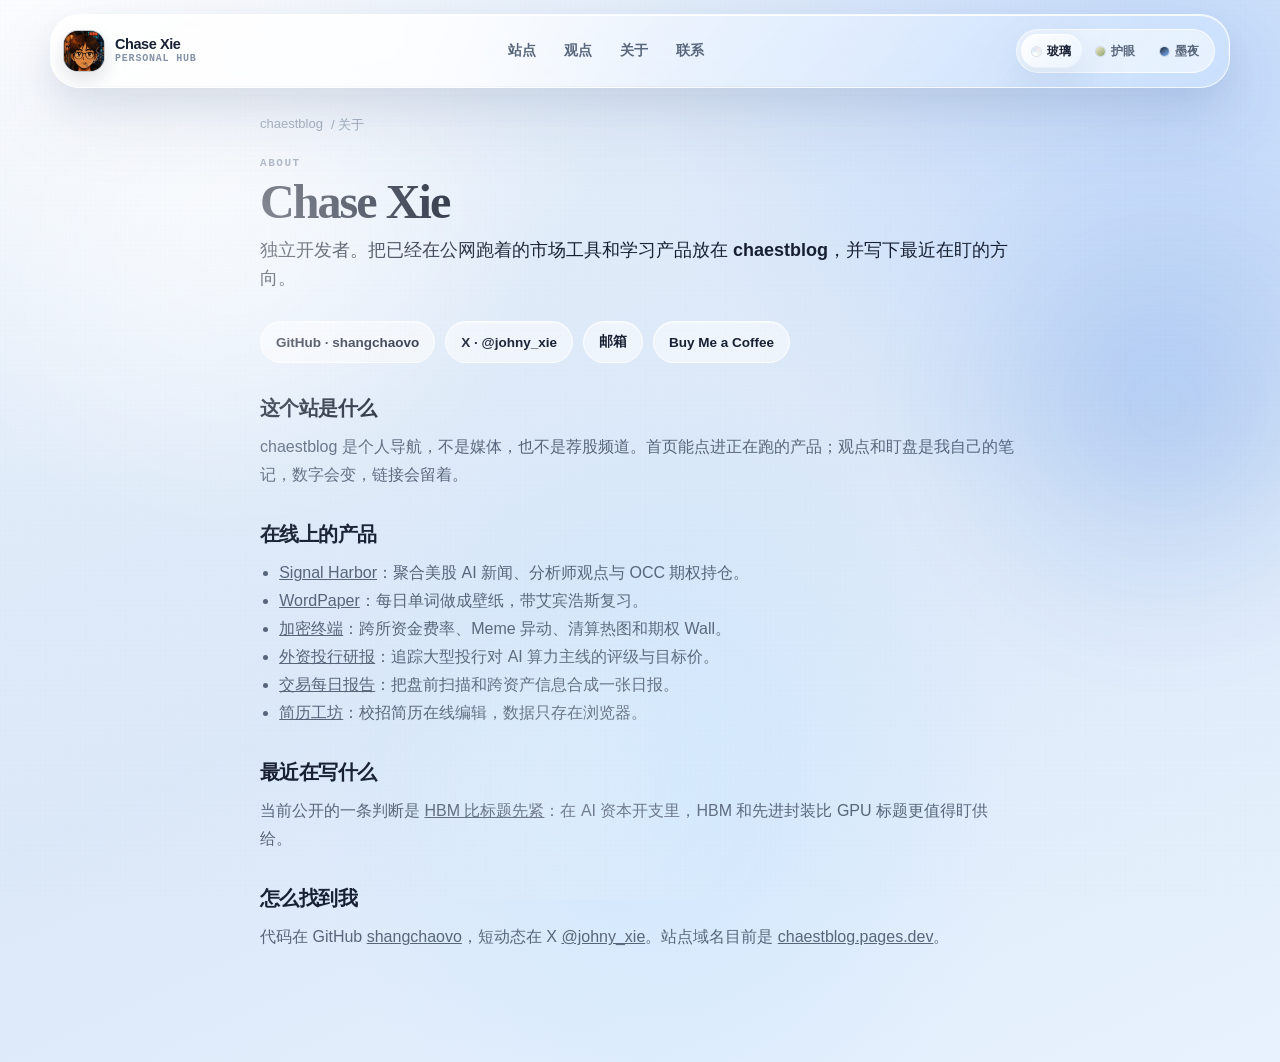
==== commit f7aca8b1: "Ship online content workbench, danmaku, and Predict Pulse card - KV-backed content store with versio" ====
--- a/about/index.html
+++ b/about/index.html
@@ -4,7 +4,7 @@
     <meta charset="UTF-8" />
     <meta name="viewport" content="width=device-width, initial-scale=1.0" />
     <title>关于 Chase Xie · chaestblog</title>
-    <meta name="description" content="Chase Xie 是独立开发者。chaestblog 汇总已上线的市场工具和学习产品，GitHub 为 shangchaovo，X 为 @johny_xie。" />
+    <meta name="description" content="Chase Xie 是独立开发者。chaestblog 汇总 Signal Harbor、WordPaper 等已上线的市场工具和学习产品。" />
     <link rel="canonical" href="https://chaestblog.pages.dev/about/" />
     <meta property="og:type" content="profile" />
     <meta property="og:locale" content="zh_CN" />
@@ -19,8 +19,8 @@
     <meta name="twitter:description" content="独立开发者。做市场工具和学习产品，公开站点写在 chaestblog。" />
     <meta name="twitter:image" content="https://chaestblog.pages.dev/assets/og.jpg" />
     <link rel="icon" type="image/svg+xml" href="/assets/favicon.svg" />
-    <link rel="stylesheet" href="/css/themes.css?v=20260818a" />
-    <link rel="stylesheet" href="/css/styles.css?v=20260818a" />
+    <link rel="stylesheet" href="/css/themes.css?v=20260820b" />
+    <link rel="stylesheet" href="/css/styles.css?v=20260820b" />
     <script type="application/ld+json">
       {
         "@context": "https://schema.org",
@@ -35,7 +35,7 @@
           "url": "https://chaestblog.pages.dev/",
           "image": "https://chaestblog.pages.dev/assets/avatar.jpg",
           "jobTitle": "独立开发者",
-          "description": "做市场工具和学习产品，公开 WordPaper、加密终端、外资研报、交易日报、Signal Harbor 和校招简历工坊。",
+          "description": "做市场工具和学习产品，公开 Signal Harbor、WordPaper、加密终端、外资研报、交易日报和校招简历工坊。",
           "email": "mailto:shangchaoxie888@gmail.com",
           "sameAs": [
             "https://github.com/shangchaovo",
@@ -64,7 +64,7 @@
     </div>
     <header class="nav glass">
       <a class="brand" href="/">
-        <img class="brand-avatar" src="/assets/avatar.jpg" alt="" width="40" height="40" />
+        <img class="brand-avatar" src="/assets/avatar.jpg" alt="Chase Xie" width="40" height="40" />
         <span class="brand-copy">
           <strong>Chase Xie</strong>
           <small>Personal Hub</small>
@@ -98,11 +98,11 @@
         <p>chaestblog 是个人导航，不是媒体，也不是荐股频道。首页能点进正在跑的产品；观点和盯盘是我自己的笔记，数字会变，链接会留着。</p>
         <h2>在线上的产品</h2>
         <ul>
+          <li><a href="https://signal-harbor-terminal.signal-harbor.workers.dev/#overview">Signal Harbor</a>：聚合美股 AI 新闻、分析师观点与 OCC 期权持仓。</li>
           <li><a href="https://wordpaper.pages.dev/">WordPaper</a>：每日单词做成壁纸，带艾宾浩斯复习。</li>
           <li><a href="https://crypto-funding-arbitrage.pages.dev/">加密终端</a>：跨所资金费率、Meme 异动、清算热图和期权 Wall。</li>
           <li><a href="https://fresearch.cc.cd/">外资投行研报</a>：追踪大型投行对 AI 算力主线的评级与目标价。</li>
           <li><a href="https://dailytrade.cc.cd/">交易每日报告</a>：把盘前扫描和跨资产信息合成一张日报。</li>
-          <li><a href="https://predict-pulse.signal-harbor.workers.dev/?view=sentiment">Signal Harbor</a>：聚合美股 AI、半导体与云计算的新闻情绪、分析师观点和 OCC 期权持仓。</li>
           <li><a href="https://resume-5lv.pages.dev/">简历工坊</a>：校招简历在线编辑，数据只存在浏览器。</li>
         </ul>
         <h2>最近在写什么</h2>
--- a/css/themes.css
+++ b/css/themes.css
@@ -13,27 +13,27 @@
 
 :root[data-theme="liquid"] {
   color-scheme: light;
-  --bg-0: #edf2f8;
-  --bg-1: #e7eef7;
-  --ink: #161c27;
-  --sub: #5b6576;
-  --muted: #8a93a3;
-  --accent: #2b6fd6;
+  --bg-0: #e7f0fb;
+  --bg-1: #dbe8f8;
+  --ink: #182133;
+  --sub: #58667b;
+  --muted: #8492a7;
+  --accent: #3978dc;
   --accent-ink: #fff;
-  --line: rgba(255, 255, 255, 0.8);
-  --line-strong: rgba(36, 52, 78, 0.12);
-  --glass-fill: linear-gradient(155deg, rgba(255, 255, 255, 0.72), rgba(255, 255, 255, 0.28) 48%, rgba(226, 237, 250, 0.38));
-  --glass-thick: linear-gradient(155deg, rgba(255, 255, 255, 0.9), rgba(255, 255, 255, 0.55));
+  --line: rgba(255, 255, 255, 0.74);
+  --line-strong: rgba(43, 70, 110, 0.14);
+  --glass-fill: linear-gradient(135deg, rgba(255, 255, 255, 0.77) 0%, rgba(255, 255, 255, 0.42) 46%, rgba(219, 233, 252, 0.46) 100%);
+  --glass-thick: linear-gradient(135deg, rgba(255, 255, 255, 0.94), rgba(235, 244, 255, 0.65));
   --glass-shadow:
     inset 0 1px 0 rgba(255, 255, 255, 0.96),
     inset 0 -1px 0 rgba(40, 56, 78, 0.04),
-    0 12px 32px rgba(36, 54, 82, 0.08),
-    0 32px 70px rgba(36, 54, 82, 0.06);
+    0 14px 32px rgba(56, 83, 123, 0.09),
+    0 32px 74px rgba(56, 83, 123, 0.1);
   --good: #1f8a66;
   --warn: #c47b24;
   --danger: #c45b5b;
-  --chip: rgba(255, 255, 255, 0.58);
-  --grain: rgba(36, 54, 82, 0.035);
+  --chip: rgba(255, 255, 255, 0.52);
+  --grain: rgba(67, 98, 142, 0.025);
 }
 
 :root[data-theme="eye"] {
@@ -88,13 +88,14 @@
 [data-tint="rose"] { --tint: #c45d70; }
 [data-tint="gold"] { --tint: #b7922a; }
 [data-tint="blue"] { --tint: #2b6fd6; }
+[data-tint="green"] { --tint: #248b62; }
 
 :root[data-theme="ink"] [data-tint="violet"] { --tint: #a8a0ff; }
 :root[data-theme="ink"] [data-tint="cyan"] { --tint: #6ed5ea; }
 :root[data-theme="ink"] [data-tint="amber"] { --tint: #e2b05c; }
 :root[data-theme="ink"] [data-tint="rose"] { --tint: #f0a0ae; }
 :root[data-theme="ink"] [data-tint="gold"] { --tint: #e6c66a; }
-:root[data-theme="ink"] [data-tint="blue"] { --tint: #7eb0ff; }
+:root[data-theme="ink"] [data-tint="green"] { --tint: #71d6a5; }
 
 html, body { min-height: 100%; }
 
@@ -103,9 +104,10 @@
   color: var(--ink);
   font-family: var(--font);
   background:
-    radial-gradient(ellipse at 12% 8%, color-mix(in srgb, var(--accent) 16%, transparent), transparent 34%),
-    radial-gradient(ellipse at 88% 12%, rgba(255, 255, 255, 0.55), transparent 32%),
-    linear-gradient(165deg, var(--bg-0), var(--bg-1) 55%, var(--bg-0));
+    radial-gradient(ellipse at 6% -4%, rgba(255, 255, 255, 0.92), transparent 34%),
+    radial-gradient(ellipse at 92% 8%, rgba(130, 178, 255, 0.3), transparent 32%),
+    radial-gradient(ellipse at 52% 74%, rgba(202, 230, 255, 0.65), transparent 38%),
+    linear-gradient(155deg, var(--bg-0), var(--bg-1) 52%, #e8f2fe);
 }
 
 body::after {
@@ -114,7 +116,7 @@
   inset: 0;
   z-index: 0;
   pointer-events: none;
-  opacity: 0.55;
+  opacity: 0.32;
   background-image:
     linear-gradient(var(--grain) 1px, transparent 1px),
     linear-gradient(90deg, var(--grain) 1px, transparent 1px);
@@ -132,16 +134,16 @@
 .blob {
   position: absolute;
   border-radius: 50%;
-  filter: blur(40px);
-  opacity: 0.55;
+  filter: blur(52px);
+  opacity: 0.65;
 }
 
 .blob-a {
   top: -8%;
   left: -6%;
-  width: 42vw;
-  height: 42vw;
-  background: radial-gradient(circle, rgba(255, 255, 255, 0.7), transparent 68%);
+  width: 48vw;
+  height: 48vw;
+  background: radial-gradient(circle, rgba(255, 255, 255, 0.92), transparent 68%);
 }
 
 .blob-b {
@@ -149,7 +151,7 @@
   right: -10%;
   width: 38vw;
   height: 38vw;
-  background: radial-gradient(circle, color-mix(in srgb, var(--accent) 28%, transparent), transparent 70%);
+  background: radial-gradient(circle, color-mix(in srgb, var(--accent) 38%, transparent), transparent 70%);
 }
 
 .blob-c {
--- a/css/styles.css
+++ b/css/styles.css
@@ -61,8 +61,9 @@
   border: 1px solid var(--line);
   background: var(--glass-fill);
   box-shadow: var(--glass-shadow);
-  -webkit-backdrop-filter: blur(22px) saturate(1.22);
-  backdrop-filter: blur(22px) saturate(1.22);
+  -webkit-backdrop-filter: blur(30px) saturate(1.28);
+  backdrop-filter: blur(30px) saturate(1.28);
+  transition: border-color .25s ease, box-shadow .25s ease, transform .25s ease;
 }
 
 .glass::before {
@@ -71,8 +72,8 @@
   inset: 0;
   pointer-events: none;
   background:
-    radial-gradient(circle at var(--glass-x) var(--glass-y), rgba(255, 255, 255, 0.5), transparent 34%),
-    linear-gradient(145deg, rgba(255, 255, 255, 0.42), transparent 30% 72%, rgba(255, 255, 255, 0.14));
+    radial-gradient(circle at var(--glass-x) var(--glass-y), rgba(255, 255, 255, 0.68), transparent 33%),
+    linear-gradient(135deg, rgba(255, 255, 255, 0.52), transparent 33% 68%, rgba(192, 220, 255, 0.2));
 }
 
 :root[data-theme="ink"] .glass::before {
@@ -178,6 +179,23 @@
   background: var(--chip);
 }
 
+.admin-entry {
+  display: inline-flex;
+  align-items: center;
+  gap: 6px;
+  min-height: 34px;
+  padding: 0 11px;
+  border: 1px solid var(--line);
+  border-radius: 999px;
+  color: var(--sub);
+  background: var(--chip);
+  cursor: pointer;
+  font-size: 12px;
+  font-weight: 680;
+}
+.admin-entry:hover { color: var(--ink); border-color: var(--line-strong); }
+.admin-entry.is-active { color: var(--good); border-color: color-mix(in srgb, var(--good) 34%, var(--line)); }
+
 .theme-switch {
   display: flex;
   gap: 3px;
@@ -487,8 +505,7 @@
   transition: transform .45s ease;
 }
 .jump:hover .shot img,
-.card:hover .shot img,
-.reel-slide:hover .shot img { transform: scale(1.035); }
+.card:hover .shot img { transform: scale(1.035); }
 
 .jump-meta {
   display: flex;
@@ -521,119 +538,9 @@
   line-height: 1.45;
 }
 
-.site-reel {
-  position: relative;
-  margin: 0 0 22px;
-}
-
-.reel-viewport {
-  overflow: hidden;
-  border-radius: 28px;
-}
-
-.reel-track {
-  display: flex;
-  gap: 16px;
-  overflow-x: auto;
-  scroll-snap-type: x mandatory;
-  scroll-behavior: smooth;
-  padding: 4px 11% 14px;
-  scrollbar-width: none;
-  overscroll-behavior-x: contain;
-}
-
-.reel-track::-webkit-scrollbar { display: none; }
-
-.reel-slide {
-  flex: 0 0 78%;
-  max-width: 860px;
-  scroll-snap-align: center;
-  display: flex;
-  flex-direction: column;
-  color: inherit;
-  text-decoration: none;
-  border-radius: 26px;
-  overflow: hidden;
-}
-
-.reel-slide .shot {
-  aspect-ratio: 16 / 9;
-}
-
-.reel-caption {
-  display: flex;
-  align-items: center;
-  gap: 12px;
-  padding: 14px 16px 16px;
-}
-
-.reel-copy {
-  display: grid;
-  gap: 3px;
-  min-width: 0;
-}
-
-.reel-copy strong {
-  font-size: 17px;
-  letter-spacing: -0.03em;
-}
-
-.reel-copy span {
-  overflow: hidden;
-  color: var(--sub);
-  font-size: 13px;
-  line-height: 1.4;
-  white-space: nowrap;
-  text-overflow: ellipsis;
-}
-
-.reel-nav {
-  position: absolute;
-  top: 38%;
-  z-index: 2;
-  display: grid;
-  place-items: center;
-  width: 42px;
-  height: 42px;
-  padding: 0;
-  border: 1px solid var(--line);
-  border-radius: 50%;
-  background: var(--glass-thick);
-  box-shadow: var(--glass-shadow);
-  color: var(--ink);
-  cursor: pointer;
-}
-
-.reel-nav.prev { left: 4px; }
-.reel-nav.next { right: 4px; }
-.reel-nav .ic { width: 18px; height: 18px; }
-.reel-nav.prev .ic { transform: scaleX(-1); }
-
-.reel-dots {
-  display: flex;
-  justify-content: center;
-  gap: 7px;
-  margin-top: 4px;
-}
-
-.reel-dot {
-  width: 7px;
-  height: 7px;
-  padding: 0;
-  border: 0;
-  border-radius: 99px;
-  background: color-mix(in srgb, var(--ink) 22%, transparent);
-  cursor: pointer;
-}
-
-.reel-dot[aria-current="true"] {
-  width: 18px;
-  background: var(--accent);
-}
-
 .project-board {
   display: grid;
-  grid-template-columns: 1fr 1fr;
+  grid-template-columns: repeat(3, minmax(0, 1fr));
   gap: 14px;
 }
 
@@ -646,8 +553,49 @@
   border-radius: 26px;
 }
 
+.card[data-id="predict-pulse"] {
+  grid-column: 1 / -1;
+  display: grid;
+  grid-template-columns: minmax(0, 1.55fr) minmax(300px, .8fr);
+  grid-template-rows: auto auto 1fr auto auto auto;
+  gap: 12px 0;
+  padding-bottom: 0;
+}
+
+.card[data-id="predict-pulse"] > :not(.shot) { grid-column: 2; }
+
+.card[data-id="predict-pulse"] .shot {
+  grid-column: 1;
+  grid-row: 1 / -1;
+  min-height: 360px;
+  aspect-ratio: auto;
+  border-right: 1px solid color-mix(in srgb, var(--line-strong) 52%, transparent);
+  border-bottom: 0;
+}
+
+.card[data-id="predict-pulse"] .card-top {
+  align-self: end;
+  padding-top: 24px;
+}
+
+.card[data-id="predict-pulse"] h3 {
+  margin-top: 4px;
+  font-size: clamp(26px, 3vw, 34px);
+}
+
+.card[data-id="predict-pulse"] > p {
+  align-self: start;
+  font-size: 15px;
+}
+
+.card[data-id="predict-pulse"] .card-links {
+  align-self: end;
+  margin-bottom: 22px;
+}
+
 .card .shot {
   border-radius: 0;
+  border-bottom: 1px solid color-mix(in srgb, var(--line-strong) 52%, transparent);
 }
 
 .card-top,
@@ -696,6 +644,12 @@
   font-weight: 680;
 }
 
+.card:hover {
+  border-color: color-mix(in srgb, var(--tint) 30%, var(--line));
+  box-shadow: var(--glass-shadow), 0 18px 42px color-mix(in srgb, var(--tint) 14%, transparent);
+  transform: translateY(-4px);
+}
+
 .card p,
 .note p,
 .sector p,
@@ -707,6 +661,23 @@
 
 .card-links { margin-top: auto; padding-top: 8px; }
 
+.card .project-updated {
+  margin-top: -4px;
+  color: var(--muted);
+  font: 650 11px/1.4 var(--font-mono);
+}
+
+.project-actions {
+  flex-wrap: wrap;
+  padding-top: 4px !important;
+}
+
+.project-actions .btn {
+  min-height: 34px;
+  padding: 0 10px;
+  font-size: 12px;
+}
+
 .magazine {
   display: grid;
   grid-template-columns: 1fr 1fr;
@@ -718,7 +689,13 @@
 
 .editor-bar {
   display: none;
+  align-items: center;
   margin-bottom: 12px;
+}
+
+.editor-hint {
+  color: var(--muted);
+  font-size: 12.5px;
 }
 
 .notes,
@@ -731,6 +708,13 @@
 .sector {
   padding: 22px;
   border-radius: 26px;
+}
+
+.note:hover,
+.sector:hover,
+.contact:hover {
+  border-color: color-mix(in srgb, var(--accent) 24%, var(--line));
+  transform: translateY(-2px);
 }
 
 .note time,
@@ -842,6 +826,8 @@
   pointer-events: none;
 }
 
+body.danmaku-hidden .danmaku-stage { display: none; }
+
 .danmaku-item {
   position: absolute;
   left: 0;
@@ -861,18 +847,51 @@
   position: fixed;
   right: 18px;
   bottom: 16px;
-  left: 18px;
   z-index: 35;
-  display: flex;
-  align-items: center;
-  gap: 8px;
-  width: min(1180px, calc(100% - 36px));
-  margin: 0 auto;
+  width: min(760px, calc(100% - 36px));
   padding: 10px;
   border-radius: 26px;
-}
-
-.dock input {
+  transition: width .24s ease, border-radius .24s ease, transform .24s ease;
+}
+
+.dock.is-collapsed {
+  width: auto;
+  padding: 6px;
+  border-radius: 22px;
+}
+
+.dock-toggle {
+  display: none;
+  align-items: center;
+  gap: 8px;
+  min-height: 46px;
+  padding: 0 12px 0 0;
+  border: 0;
+  color: var(--ink);
+  background: transparent;
+  cursor: pointer;
+  font-size: 13px;
+  font-weight: 700;
+}
+
+.dock.is-collapsed .dock-toggle { display: flex; }
+
+.dock-fields {
+  display: flex;
+  align-items: center;
+  gap: 8px;
+}
+
+.dock.is-collapsed .dock-fields { display: none; }
+
+.dock-fields::before {
+  content: "留言";
+  padding-left: 4px;
+  font-size: 12px;
+  font-weight: 720;
+}
+
+.dock-fields input {
   flex: 1;
   min-width: 0;
   height: 44px;
@@ -882,14 +901,20 @@
   background: var(--chip);
 }
 
-.dock input.nick { flex: 0 0 108px; }
+.dock-fields input.nick { flex: 0 0 98px; }
 
 dialog {
   width: min(520px, calc(100% - 24px));
+  max-height: calc(100dvh - 24px);
   padding: 0;
   border: 0;
   background: transparent;
-}
+  overflow: auto;
+  border-radius: 26px;
+}
+
+#editorDialog { width: min(720px, calc(100% - 24px)); }
+#adminPanelDialog { width: min(760px, calc(100% - 24px)); }
 
 dialog::backdrop { background: rgba(16, 22, 32, 0.42); }
 
@@ -910,6 +935,77 @@
 }
 .field textarea { min-height: 120px; resize: vertical; }
 
+.field-grid {
+  display: grid;
+  grid-template-columns: repeat(2, minmax(0, 1fr));
+  gap: 12px;
+}
+
+.field-grid .field { min-width: 0; }
+
+.upload-field input {
+  padding: 8px;
+  cursor: pointer;
+}
+
+.panel-heading,
+.panel-footer {
+  display: flex;
+  align-items: flex-start;
+  justify-content: space-between;
+  gap: 16px;
+}
+
+.panel-heading h3 { margin-bottom: 6px; }
+
+.panel-grid {
+  display: grid;
+  grid-template-columns: repeat(3, minmax(0, 1fr));
+  gap: 10px;
+  margin: 20px 0;
+}
+
+.panel-action {
+  display: grid;
+  gap: 7px;
+  min-height: 112px;
+  padding: 16px;
+  border: 1px solid var(--line-strong);
+  border-radius: 20px;
+  color: var(--ink);
+  background: var(--chip);
+  text-align: left;
+  cursor: pointer;
+}
+
+.panel-action:hover {
+  border-color: color-mix(in srgb, var(--accent) 38%, var(--line));
+  transform: translateY(-2px);
+}
+
+.panel-action strong { font-size: 16px; }
+.panel-action span { color: var(--muted); font-size: 12.5px; line-height: 1.5; }
+
+.panel-tools {
+  padding: 16px;
+  border: 1px solid var(--line);
+  border-radius: 20px;
+  background: var(--chip);
+}
+
+.panel-label {
+  margin: 0 0 10px !important;
+  color: var(--muted) !important;
+  font: 700 11px/1 var(--font-mono);
+  letter-spacing: .1em;
+  text-transform: uppercase;
+}
+
+.panel-footer {
+  align-items: center;
+  margin-top: 16px;
+}
+
 .toast-host {
   position: fixed;
   top: 96px;
@@ -940,10 +1036,8 @@
   html { scroll-behavior: auto; }
   .jump:hover, .btn:hover { transform: none; }
   .jump:hover .shot img,
-  .card:hover .shot img,
-  .reel-slide:hover .shot img { transform: none; }
+  .card:hover .shot img { transform: none; }
   .danmaku-item { animation: none; left: 12%; }
-  .reel-track { scroll-behavior: auto; }
 }
 
 @media (max-width: 980px) {
@@ -971,12 +1065,35 @@
   .stat-row,
   .project-board { grid-template-columns: 1fr; }
   .identity-top { grid-template-columns: 1fr; }
-  .dock { flex-wrap: wrap; }
-  .dock input.nick, .dock input { flex: 1 1 100%; }
+  .card[data-id="predict-pulse"] {
+    grid-column: span 1;
+    display: flex;
+    padding-bottom: 18px;
+  }
+  .card[data-id="predict-pulse"] .shot {
+    min-height: 0;
+    aspect-ratio: 16 / 10;
+    border-right: 0;
+    border-bottom: 1px solid color-mix(in srgb, var(--line-strong) 52%, transparent);
+  }
+  .card[data-id="predict-pulse"] .card-top { padding-top: 0; }
+  .card[data-id="predict-pulse"] h3 { font-size: 22px; }
+  .card[data-id="predict-pulse"] .card-links { margin-bottom: 0; }
+  .dock:not(.is-collapsed) {
+    right: 12px;
+    bottom: 12px;
+    left: 12px;
+    width: auto;
+  }
+  .dock-fields { flex-wrap: wrap; }
+  .dock-fields::before { display: none; }
+  .dock-fields input.nick, .dock-fields input { flex: 1 1 100%; }
+  .dock-fields .btn { flex: 1 1 auto; }
+  .field-grid, .panel-grid { grid-template-columns: 1fr; }
+  .panel-heading { align-items: center; }
   .theme-btn span { display: none; }
-  .reel-track { padding-left: 6%; padding-right: 6%; }
-  .reel-slide { flex-basis: 88%; }
-  .reel-nav { width: 36px; height: 36px; }
+  .admin-entry { width: 36px; justify-content: center; padding: 0; }
+  .admin-entry span { display: none; }
 }
 
 .note h3 a {
@@ -1058,4 +1175,3 @@
 .page-doc .disclaimer {
   margin-top: 28px;
 }
-
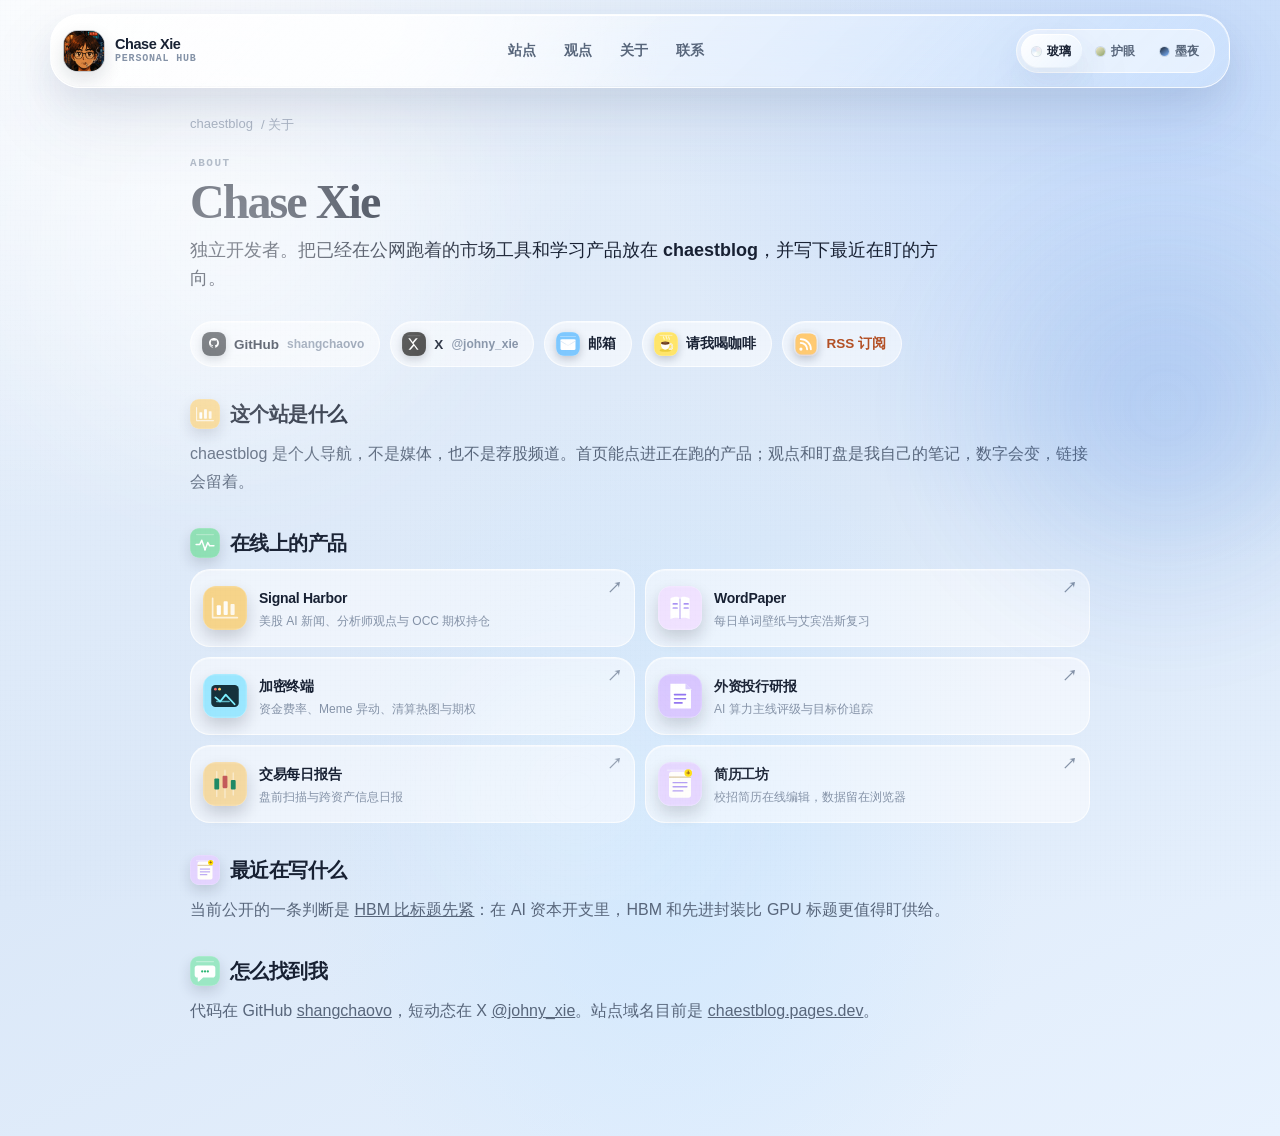
==== commit 207ba1b4: "Ship notes publishing, live probes, and hub hardening. Workbench notes now render pages, RSS, and si" ====
--- a/about/index.html
+++ b/about/index.html
@@ -6,6 +6,7 @@
     <title>关于 Chase Xie · chaestblog</title>
     <meta name="description" content="Chase Xie 是独立开发者。chaestblog 汇总 Signal Harbor、WordPaper 等已上线的市场工具和学习产品。" />
     <link rel="canonical" href="https://chaestblog.pages.dev/about/" />
+    <link rel="alternate" type="application/rss+xml" title="chaestblog RSS" href="https://chaestblog.pages.dev/rss.xml" />
     <meta property="og:type" content="profile" />
     <meta property="og:locale" content="zh_CN" />
     <meta property="og:site_name" content="chaestblog" />
@@ -19,8 +20,8 @@
     <meta name="twitter:description" content="独立开发者。做市场工具和学习产品，公开站点写在 chaestblog。" />
     <meta name="twitter:image" content="https://chaestblog.pages.dev/assets/og.jpg" />
     <link rel="icon" type="image/svg+xml" href="/assets/favicon.svg" />
-    <link rel="stylesheet" href="/css/themes.css?v=20260820b" />
-    <link rel="stylesheet" href="/css/styles.css?v=20260820b" />
+    <link rel="stylesheet" href="/css/themes.css?v=20260830a" />
+    <link rel="stylesheet" href="/css/styles.css?v=20260830a" />
     <script type="application/ld+json">
       {
         "@context": "https://schema.org",
@@ -51,6 +52,10 @@
           var theme = localStorage.getItem("hubTheme");
           if (theme === "liquid" || theme === "eye" || theme === "ink") {
             document.documentElement.dataset.theme = theme;
+            return;
+          }
+          if (window.matchMedia && window.matchMedia("(prefers-color-scheme: dark)").matches) {
+            document.documentElement.dataset.theme = "ink";
           }
         } catch (error) {}
       })();
@@ -72,7 +77,7 @@
       </a>
       <nav class="nav-links" aria-label="页面">
         <a href="/#sites">站点</a>
-        <a href="/#notes">观点</a>
+        <a href="/notes/">观点</a>
         <a href="/about/" aria-current="page">关于</a>
         <a href="/#contact">联系</a>
       </nav>
@@ -82,35 +87,36 @@
         <button class="theme-btn" type="button" data-theme="ink" aria-pressed="false" title="墨夜"><i class="orb orb-ink" aria-hidden="true"></i><span>墨夜</span></button>
       </div>
     </header>
-    <main class="page-doc">
+    <main class="page-doc about-doc">
       <p class="crumbs"><a href="/">chaestblog</a> / 关于</p>
       <p class="kicker">About</p>
       <h1>Chase Xie</h1>
       <p class="lede">独立开发者。把已经在公网跑着的市场工具和学习产品放在 chaestblog，并写下最近在盯的方向。</p>
       <div class="identity-links">
-        <a class="btn" rel="me noopener" href="https://github.com/shangchaovo" target="_blank">GitHub · shangchaovo</a>
-        <a class="btn" rel="me noopener" href="https://x.com/johny_xie" target="_blank">X · @johny_xie</a>
-        <a class="btn" href="mailto:shangchaoxie888@gmail.com">邮箱</a>
-        <a class="btn" href="https://buymeacoffee.com/chasetse" target="_blank" rel="noopener">Buy Me a Coffee</a>
+        <a class="btn" rel="me noopener" href="https://github.com/shangchaovo" target="_blank"><img class="app-icon" src="/assets/icons/github.svg" alt="" width="22" height="22" />GitHub <span class="identity-handle">shangchaovo</span></a>
+        <a class="btn" rel="me noopener" href="https://x.com/johny_xie" target="_blank"><img class="app-icon" src="/assets/icons/x.svg" alt="" width="22" height="22" />X <span class="identity-handle">@johny_xie</span></a>
+        <a class="btn" href="mailto:shangchaoxie888@gmail.com"><img class="app-icon" src="/assets/icons/mail.svg" alt="" width="22" height="22" />邮箱</a>
+        <a class="btn" href="https://buymeacoffee.com/chasetse" target="_blank" rel="noopener"><img class="app-icon" src="/assets/icons/coffee.svg" alt="" width="22" height="22" />请我喝咖啡</a>
+        <a class="btn rss-button" href="/rss/"><img class="app-icon" src="/assets/icons/rss.svg" alt="" width="22" height="22" />RSS 订阅</a>
       </div>
       <div class="prose">
-        <h2>这个站是什么</h2>
+        <h2><img class="section-icon" src="/assets/icons/chart.svg" alt="" width="30" height="30" />这个站是什么</h2>
         <p>chaestblog 是个人导航，不是媒体，也不是荐股频道。首页能点进正在跑的产品；观点和盯盘是我自己的笔记，数字会变，链接会留着。</p>
-        <h2>在线上的产品</h2>
-        <ul>
-          <li><a href="https://signal-harbor-terminal.signal-harbor.workers.dev/#overview">Signal Harbor</a>：聚合美股 AI 新闻、分析师观点与 OCC 期权持仓。</li>
-          <li><a href="https://wordpaper.pages.dev/">WordPaper</a>：每日单词做成壁纸，带艾宾浩斯复习。</li>
-          <li><a href="https://crypto-funding-arbitrage.pages.dev/">加密终端</a>：跨所资金费率、Meme 异动、清算热图和期权 Wall。</li>
-          <li><a href="https://fresearch.cc.cd/">外资投行研报</a>：追踪大型投行对 AI 算力主线的评级与目标价。</li>
-          <li><a href="https://dailytrade.cc.cd/">交易每日报告</a>：把盘前扫描和跨资产信息合成一张日报。</li>
-          <li><a href="https://resume-5lv.pages.dev/">简历工坊</a>：校招简历在线编辑，数据只存在浏览器。</li>
+        <h2><img class="section-icon" src="/assets/icons/pulse.svg" alt="" width="30" height="30" />在线上的产品</h2>
+        <ul class="about-projects">
+          <li><a class="about-project" href="https://signal-harbor-terminal.signal-harbor.workers.dev/#overview" target="_blank" rel="noopener"><img class="app-icon" src="/assets/icons/chart.svg" alt="" width="44" height="44" /><span><strong>Signal Harbor</strong><small>美股 AI 新闻、分析师观点与 OCC 期权持仓</small></span><span class="about-project-arrow" aria-hidden="true">↗</span></a></li>
+          <li><a class="about-project" href="https://wordpaper.pages.dev/" target="_blank" rel="noopener"><img class="app-icon" src="/assets/icons/book.svg" alt="" width="44" height="44" /><span><strong>WordPaper</strong><small>每日单词壁纸与艾宾浩斯复习</small></span><span class="about-project-arrow" aria-hidden="true">↗</span></a></li>
+          <li><a class="about-project" href="https://crypto-funding-arbitrage.pages.dev/" target="_blank" rel="noopener"><img class="app-icon" src="/assets/icons/terminal.svg" alt="" width="44" height="44" /><span><strong>加密终端</strong><small>资金费率、Meme 异动、清算热图与期权</small></span><span class="about-project-arrow" aria-hidden="true">↗</span></a></li>
+          <li><a class="about-project" href="https://fresearch.cc.cd/" target="_blank" rel="noopener"><img class="app-icon" src="/assets/icons/file.svg" alt="" width="44" height="44" /><span><strong>外资投行研报</strong><small>AI 算力主线评级与目标价追踪</small></span><span class="about-project-arrow" aria-hidden="true">↗</span></a></li>
+          <li><a class="about-project" href="https://dailytrade.cc.cd/" target="_blank" rel="noopener"><img class="app-icon" src="/assets/icons/candles.svg" alt="" width="44" height="44" /><span><strong>交易每日报告</strong><small>盘前扫描与跨资产信息日报</small></span><span class="about-project-arrow" aria-hidden="true">↗</span></a></li>
+          <li><a class="about-project" href="https://resume-5lv.pages.dev/" target="_blank" rel="noopener"><img class="app-icon" src="/assets/icons/notes.svg" alt="" width="44" height="44" /><span><strong>简历工坊</strong><small>校招简历在线编辑，数据留在浏览器</small></span><span class="about-project-arrow" aria-hidden="true">↗</span></a></li>
         </ul>
-        <h2>最近在写什么</h2>
+        <h2><img class="section-icon" src="/assets/icons/notes.svg" alt="" width="30" height="30" />最近在写什么</h2>
         <p>当前公开的一条判断是 <a href="/notes/hbm-supply/">HBM 比标题先紧</a>：在 AI 资本开支里，HBM 和先进封装比 GPU 标题更值得盯供给。</p>
-        <h2>怎么找到我</h2>
+        <h2><img class="section-icon" src="/assets/icons/chat.svg" alt="" width="30" height="30" />怎么找到我</h2>
         <p>代码在 GitHub <a rel="me" href="https://github.com/shangchaovo">shangchaovo</a>，短动态在 X <a rel="me" href="https://x.com/johny_xie">@johny_xie</a>。站点域名目前是 <a href="https://chaestblog.pages.dev/">chaestblog.pages.dev</a>。</p>
       </div>
     </main>
-    <script src="/js/page.js?v=20260818a" type="module"></script>
+    <script src="/js/page.js?v=20260830a" type="module"></script>
   </body>
 </html>
--- a/css/themes.css
+++ b/css/themes.css
@@ -19,6 +19,7 @@
   --sub: #58667b;
   --muted: #8492a7;
   --accent: #3978dc;
+  --article-link: #1265d6;
   --accent-ink: #fff;
   --line: rgba(255, 255, 255, 0.74);
   --line-strong: rgba(43, 70, 110, 0.14);
@@ -44,6 +45,7 @@
   --sub: #5f6a4e;
   --muted: #7f896c;
   --accent: #53673a;
+  --article-link: #2166b2;
   --accent-ink: #f7f3e4;
   --line: rgba(255, 250, 230, 0.74);
   --line-strong: rgba(72, 84, 52, 0.16);
@@ -67,6 +69,7 @@
   --sub: #9aa8bc;
   --muted: #748196;
   --accent: #7cb4ff;
+  --article-link: #78b2ff;
   --accent-ink: #0b1018;
   --line: rgba(255, 255, 255, 0.14);
   --line-strong: rgba(180, 206, 240, 0.22);
--- a/css/styles.css
+++ b/css/styles.css
@@ -475,7 +475,7 @@
 }
 .contact-grid {
   display: grid;
-  grid-template-columns: repeat(4, 1fr);
+  grid-template-columns: repeat(5, minmax(0, 1fr));
   gap: 14px;
 }
 
@@ -1055,6 +1055,7 @@
   .nav { flex-wrap: wrap; }
   .nav-links {
     order: 3;
+    flex: 1 0 100%;
     width: 100%;
     justify-content: flex-start;
     overflow: auto;
@@ -1167,6 +1168,103 @@
   gap: 10px;
   margin: 8px 0 28px;
 }
+.page-doc .identity-links .btn {
+  min-height: 46px;
+  padding-inline: 11px 15px;
+}
+.page-doc .identity-links .app-icon {
+  width: 24px;
+  height: 24px;
+  border-radius: 8px;
+}
+.identity-handle {
+  color: var(--muted);
+  font-size: 12px;
+  font-weight: 620;
+}
+.rss-button {
+  color: color-mix(in srgb, #e96120 74%, var(--ink));
+}
+.about-doc {
+  width: min(900px, calc(100% - 36px));
+}
+.about-doc .lede { max-width: 760px; }
+.about-doc .prose h2 {
+  display: flex;
+  align-items: center;
+  gap: 10px;
+}
+.about-doc .section-icon {
+  width: 30px;
+  height: 30px;
+  border-radius: 9px;
+  box-shadow: 0 6px 14px rgba(20, 28, 44, 0.15);
+}
+.page-doc .prose .about-projects {
+  display: grid;
+  grid-template-columns: repeat(2, minmax(0, 1fr));
+  gap: 10px;
+  margin: 0 0 1.25em;
+  padding: 0;
+  list-style: none;
+}
+.page-doc .prose .about-projects li { font-size: inherit; }
+.about-project {
+  display: grid;
+  grid-template-columns: 44px minmax(0, 1fr) auto;
+  align-items: center;
+  gap: 12px;
+  min-height: 78px;
+  padding: 12px;
+  border: 1px solid var(--line);
+  border-radius: 20px;
+  color: var(--ink);
+  background: var(--chip);
+  box-shadow: inset 0 1px 0 rgba(255, 255, 255, 0.46);
+  text-decoration: none;
+  transition: transform .2s ease, border-color .2s ease, background .2s ease;
+}
+.about-project:hover,
+.about-project:focus-visible {
+  border-color: color-mix(in srgb, var(--accent) 30%, var(--line));
+  background: color-mix(in srgb, var(--accent) 8%, var(--chip));
+  transform: translateY(-2px);
+}
+.about-project .app-icon {
+  width: 44px;
+  height: 44px;
+  border-radius: 13px;
+}
+.about-project > span:not(.about-project-arrow) { min-width: 0; }
+.about-project strong {
+  display: block;
+  margin-bottom: 3px;
+  font-size: 14px;
+  letter-spacing: -0.02em;
+}
+.about-project small {
+  display: block;
+  color: var(--muted);
+  font-size: 12px;
+  line-height: 1.45;
+}
+.about-project-arrow {
+  align-self: start;
+  color: var(--muted);
+  font: 700 15px/1 var(--font-mono);
+}
+.article-page .prose a {
+  color: var(--article-link);
+  font-weight: 650;
+  text-decoration-color: color-mix(in srgb, var(--article-link) 52%, transparent);
+  text-decoration-thickness: 1.5px;
+  text-underline-offset: 0.18em;
+}
+.article-page .prose a:hover,
+.article-page .prose a:focus-visible {
+  color: color-mix(in srgb, var(--article-link) 78%, var(--ink));
+  text-decoration-color: currentColor;
+}
 .page-doc .updated {
   margin: 0 0 22px;
   color: var(--muted);
@@ -1175,3 +1273,425 @@
 .page-doc .disclaimer {
   margin-top: 28px;
 }
+
+@media (max-width: 700px) {
+  .page-doc .prose .about-projects { grid-template-columns: 1fr; }
+  .identity-handle { display: none; }
+}
+
+.rss-view {
+  width: min(860px, calc(100% - 36px));
+  margin: 34px auto 72px;
+}
+.rss-hero {
+  display: grid;
+  grid-template-columns: minmax(0, 1fr) 180px;
+  align-items: center;
+  gap: 28px;
+  padding: 38px;
+  border-radius: 34px;
+}
+.rss-copy h1 {
+  margin: 10px 0 12px;
+  font-family: var(--font-display);
+  font-size: clamp(34px, 6vw, 58px);
+  font-weight: 650;
+  letter-spacing: -0.05em;
+  line-height: 1;
+}
+.rss-copy .lede {
+  max-width: 580px;
+  margin: 0;
+  color: var(--sub);
+  font-size: 16px;
+  line-height: 1.7;
+}
+.rss-address {
+  margin-top: 24px;
+  padding: 14px;
+  border: 1px solid var(--line);
+  border-radius: 20px;
+  background: var(--chip);
+}
+.rss-address label {
+  display: block;
+  margin: 0 0 8px 3px;
+  color: var(--muted);
+  font: 700 11px/1 var(--font-mono);
+  letter-spacing: 0.08em;
+  text-transform: uppercase;
+}
+.rss-address-row {
+  display: flex;
+  gap: 8px;
+}
+.rss-address input {
+  flex: 1;
+  min-width: 0;
+  height: 44px;
+  padding: 0 13px;
+  border: 1px solid var(--line-strong);
+  border-radius: 13px;
+  color: var(--ink);
+  background: color-mix(in srgb, var(--glass-fill) 78%, transparent);
+  font: 600 12px/1 var(--font-mono);
+}
+.rss-address p {
+  margin: 9px 3px 0;
+  color: var(--muted);
+  font-size: 12px;
+  line-height: 1.5;
+}
+.rss-beacon {
+  position: relative;
+  display: grid;
+  place-items: center;
+  width: 156px;
+  height: 156px;
+  margin: auto;
+}
+.rss-beacon img {
+  position: relative;
+  z-index: 2;
+  width: 92px;
+  height: 92px;
+  border-radius: 28px;
+  box-shadow: 0 22px 42px rgba(220, 89, 28, 0.3);
+}
+.rss-ring {
+  position: absolute;
+  border: 1px solid color-mix(in srgb, #ef722e 38%, transparent);
+  border-radius: 50%;
+  animation: rss-pulse 3s ease-out infinite;
+}
+.rss-ring-a { inset: 18px; }
+.rss-ring-b { inset: 0; animation-delay: 1.05s; }
+@keyframes rss-pulse {
+  0%, 22% { opacity: .18; transform: scale(.78); }
+  70% { opacity: .7; }
+  100% { opacity: 0; transform: scale(1.08); }
+}
+.rss-help {
+  display: grid;
+  grid-template-columns: minmax(180px, .7fr) 1.3fr;
+  align-items: end;
+  gap: 28px;
+  margin: 34px 4px 18px;
+}
+.rss-help h2,
+.rss-section-head h2 {
+  margin: 5px 0 0;
+  font-family: var(--font-display);
+  font-size: 28px;
+  letter-spacing: -0.035em;
+}
+.rss-help > p {
+  margin: 0;
+  color: var(--sub);
+  font-size: 14px;
+  line-height: 1.7;
+}
+.rss-section-head {
+  display: flex;
+  align-items: center;
+  justify-content: space-between;
+  margin: 0 4px 12px;
+}
+.rss-section-head span {
+  color: var(--muted);
+  font: 650 11px/1 var(--font-mono);
+}
+.rss-entries { display: grid; gap: 10px; }
+.rss-entry {
+  display: grid;
+  grid-template-columns: 48px minmax(0, 1fr) auto;
+  align-items: center;
+  gap: 14px;
+  padding: 16px;
+  border-radius: 22px;
+  color: inherit;
+  text-decoration: none;
+}
+.rss-entry:hover {
+  border-color: color-mix(in srgb, #ef722e 30%, var(--line));
+  transform: translateY(-2px);
+}
+.rss-entry-icon img {
+  display: block;
+  width: 44px;
+  height: 44px;
+  border-radius: 13px;
+}
+.rss-entry-copy { display: grid; gap: 4px; }
+.rss-entry time {
+  color: var(--muted);
+  font: 650 10px/1 var(--font-mono);
+}
+.rss-entry strong { font-size: 16px; }
+.rss-entry small { color: var(--sub); font-size: 12px; line-height: 1.5; }
+.rss-entry-arrow { color: #df651f; font: 700 18px/1 var(--font-mono); }
+
+@media (max-width: 700px) {
+  .rss-hero { grid-template-columns: 1fr; padding: 24px; }
+  .rss-beacon { order: -1; width: 116px; height: 116px; }
+  .rss-beacon img { width: 72px; height: 72px; border-radius: 22px; }
+  .rss-address-row { align-items: stretch; flex-direction: column; }
+  .rss-address-row .btn { width: 100%; }
+  .rss-help { grid-template-columns: 1fr; gap: 10px; }
+}
+
+@media (prefers-reduced-motion: reduce) {
+  .rss-ring { animation: none; }
+}
+
+/* ============================================================
+   在线站点 · 自动滚动展示(横向跑马灯)
+   默认保持原 grid;仅当 JS 判定可滚动时给 body 加 .marquee-on 才启用。
+   无 JS / prefers-reduced-motion / 管理态 都回退为普通 grid。
+   ============================================================ */
+.board-marquee { position: relative; }
+
+body.marquee-on .board-marquee {
+  overflow: hidden;
+  padding-block: 10px; /* 给 hover 上移/阴影留点纵向空间,避免被裁掉 */
+  /* 两侧渐隐,提示“后面还有” */
+  -webkit-mask-image: linear-gradient(90deg, transparent, #000 5%, #000 95%, transparent);
+  mask-image: linear-gradient(90deg, transparent, #000 5%, #000 95%, transparent);
+}
+
+/* 卡片排成一行、宽度按需,整轨做无缝位移动画 */
+body.marquee-on .project-board {
+  display: flex;
+  gap: 0;
+  width: max-content;
+  animation: board-marquee var(--board-dur, 46s) linear infinite;
+  will-change: transform;
+}
+
+/* 统一卡片宽度;用 margin 当间距(而不是 gap),保证 -50% 位移正好是一整组 */
+body.marquee-on .project-board .card {
+  flex: 0 0 auto;
+  width: min(80vw, 360px);
+  margin-right: 14px;
+}
+
+/* 特色卡(predict-pulse 全宽卡)在跑马灯里退化为普通竖排卡 */
+body.marquee-on .project-board .card[data-id="predict-pulse"] {
+  display: flex;
+  flex-direction: column;
+  padding-bottom: 18px;
+}
+body.marquee-on .project-board .card[data-id="predict-pulse"] > :not(.shot) { grid-column: auto; }
+body.marquee-on .project-board .card[data-id="predict-pulse"] .shot {
+  grid-column: auto;
+  grid-row: auto;
+  min-height: 0;
+  aspect-ratio: 16 / 10;
+  border-right: 0;
+  border-bottom: 1px solid color-mix(in srgb, var(--line-strong) 52%, transparent);
+}
+body.marquee-on .project-board .card[data-id="predict-pulse"] .card-top { align-self: auto; padding-top: 0; }
+body.marquee-on .project-board .card[data-id="predict-pulse"] h3 { margin-top: 0; font-size: 22px; }
+body.marquee-on .project-board .card[data-id="predict-pulse"] > p { align-self: auto; font-size: 14px; }
+body.marquee-on .project-board .card[data-id="predict-pulse"] .card-links { align-self: auto; margin-bottom: 0; }
+
+/* 悬停 / 键盘聚焦时暂停,方便看清和点开 */
+body.marquee-on .board-marquee:hover .project-board,
+body.marquee-on .board-marquee:focus-within .project-board {
+  animation-play-state: paused;
+}
+
+@keyframes board-marquee {
+  to { transform: translateX(-50%); }
+}
+
+/* 兜底:减少动态时绝不滚动(JS 侧已拦截,这里再保险一层) */
+@media (prefers-reduced-motion: reduce) {
+  body.marquee-on .project-board { animation: none; }
+}
+
+/* ---- 命令面板(⌘K) ---- */
+.palette-entry {
+  display: inline-flex;
+  align-items: center;
+  gap: 7px;
+  min-height: 38px;
+  padding: 0 12px;
+  border: 1px solid var(--line);
+  border-radius: 999px;
+  background: var(--chip);
+  color: var(--sub);
+  font: inherit;
+  font-size: 13px;
+  font-weight: 650;
+  cursor: pointer;
+}
+
+.palette-entry:hover { color: var(--ink); border-color: var(--line-strong); }
+
+.palette-key {
+  padding: 2px 6px;
+  border: 1px solid var(--line-strong);
+  border-radius: 7px;
+  color: var(--muted);
+  font: 600 11px/1.4 var(--font-mono);
+}
+
+#paletteDialog { width: min(620px, calc(100% - 24px)); }
+
+.palette { padding: 14px; }
+
+.palette-head {
+  display: flex;
+  align-items: center;
+  gap: 10px;
+  padding: 0 4px 12px;
+  border-bottom: 1px solid var(--line-strong);
+}
+
+.palette-head .ic { color: var(--muted); }
+
+.palette-head input {
+  flex: 1;
+  min-width: 0;
+  padding: 8px 0;
+  border: 0;
+  background: transparent;
+  color: var(--ink);
+  font: inherit;
+  font-size: 17px;
+}
+
+.palette-head input:focus { outline: none; }
+.palette-head input::-webkit-search-cancel-button { display: none; }
+
+.palette-list {
+  display: grid;
+  gap: 2px;
+  max-height: min(52vh, 420px);
+  margin: 10px 0 0;
+  padding: 0;
+  overflow-y: auto;
+  list-style: none;
+}
+
+.palette-item {
+  display: grid;
+  grid-template-columns: 52px 1fr auto;
+  align-items: center;
+  gap: 10px;
+  width: 100%;
+  padding: 10px 12px;
+  border: 0;
+  border-radius: 14px;
+  background: transparent;
+  color: var(--ink);
+  font: inherit;
+  text-align: left;
+  cursor: pointer;
+}
+
+.palette-item:hover,
+.palette-item.is-active { background: var(--chip); }
+
+.palette-group {
+  color: var(--muted);
+  font-size: 11px;
+  font-weight: 700;
+}
+
+.palette-title {
+  overflow: hidden;
+  font-size: 15px;
+  font-weight: 650;
+  text-overflow: ellipsis;
+  white-space: nowrap;
+}
+
+.palette-hint { color: var(--muted); font-size: 12px; }
+
+.palette-empty { padding: 18px 12px; color: var(--muted); font-size: 14px; }
+
+.palette-foot {
+  margin: 10px 4px 0;
+  color: var(--muted);
+  font-size: 11.5px;
+}
+
+/* ---- 观点归档页 ---- */
+.archive-list { display: grid; gap: 10px; margin-top: 22px; }
+
+.archive-item {
+  display: grid;
+  gap: 5px;
+  padding: 16px 18px;
+  border-radius: var(--radius-sm);
+  color: inherit;
+  text-decoration: none;
+  transition: transform .2s ease;
+}
+
+.archive-item:hover { transform: translateY(-2px); }
+.archive-item time { color: var(--muted); font: 600 12px/1 var(--font-mono); }
+.archive-item strong { font-family: var(--font-display); font-size: 20px; letter-spacing: -0.01em; }
+.archive-item small { color: var(--sub); font-size: 13.5px; line-height: 1.6; }
+
+.note-nav { margin-top: 28px; font-size: 14px; }
+.note-nav a { color: var(--sub); }
+.note-nav a:hover { color: var(--ink); }
+
+.notfound-doc { padding-top: 12vh; }
+
+.hint a { color: inherit; text-decoration: none; }
+.hint a:hover { color: var(--ink); }
+
+/* ---- Markdown 正文里新增的块级元素 ---- */
+.page-doc .prose h3 {
+  margin: 1.6em 0 0.5em;
+  font-family: var(--font-display);
+  font-size: 20px;
+}
+
+.page-doc .prose blockquote {
+  margin: 1.2em 0;
+  padding: 2px 0 2px 16px;
+  border-left: 3px solid var(--line-strong);
+  color: var(--sub);
+}
+
+.page-doc .prose pre {
+  margin: 1.2em 0;
+  padding: 14px 16px;
+  overflow-x: auto;
+  border: 1px solid var(--line-strong);
+  border-radius: 14px;
+  background: var(--chip);
+}
+
+.page-doc .prose code {
+  padding: 1px 5px;
+  border-radius: 6px;
+  background: var(--chip);
+  font: 0.92em/1.5 var(--font-mono);
+}
+
+.page-doc .prose pre code { padding: 0; background: none; }
+
+.page-doc .prose hr {
+  margin: 2em 0;
+  border: 0;
+  border-top: 1px solid var(--line-strong);
+}
+
+@media (max-width: 720px) {
+  .palette-entry span { display: none; }
+  .palette-item { grid-template-columns: 46px 1fr; }
+  .palette-hint { display: none; }
+}
+
+.field-note {
+  margin: -4px 0 14px;
+  color: var(--muted);
+  font-size: 12px;
+  line-height: 1.6;
+}
